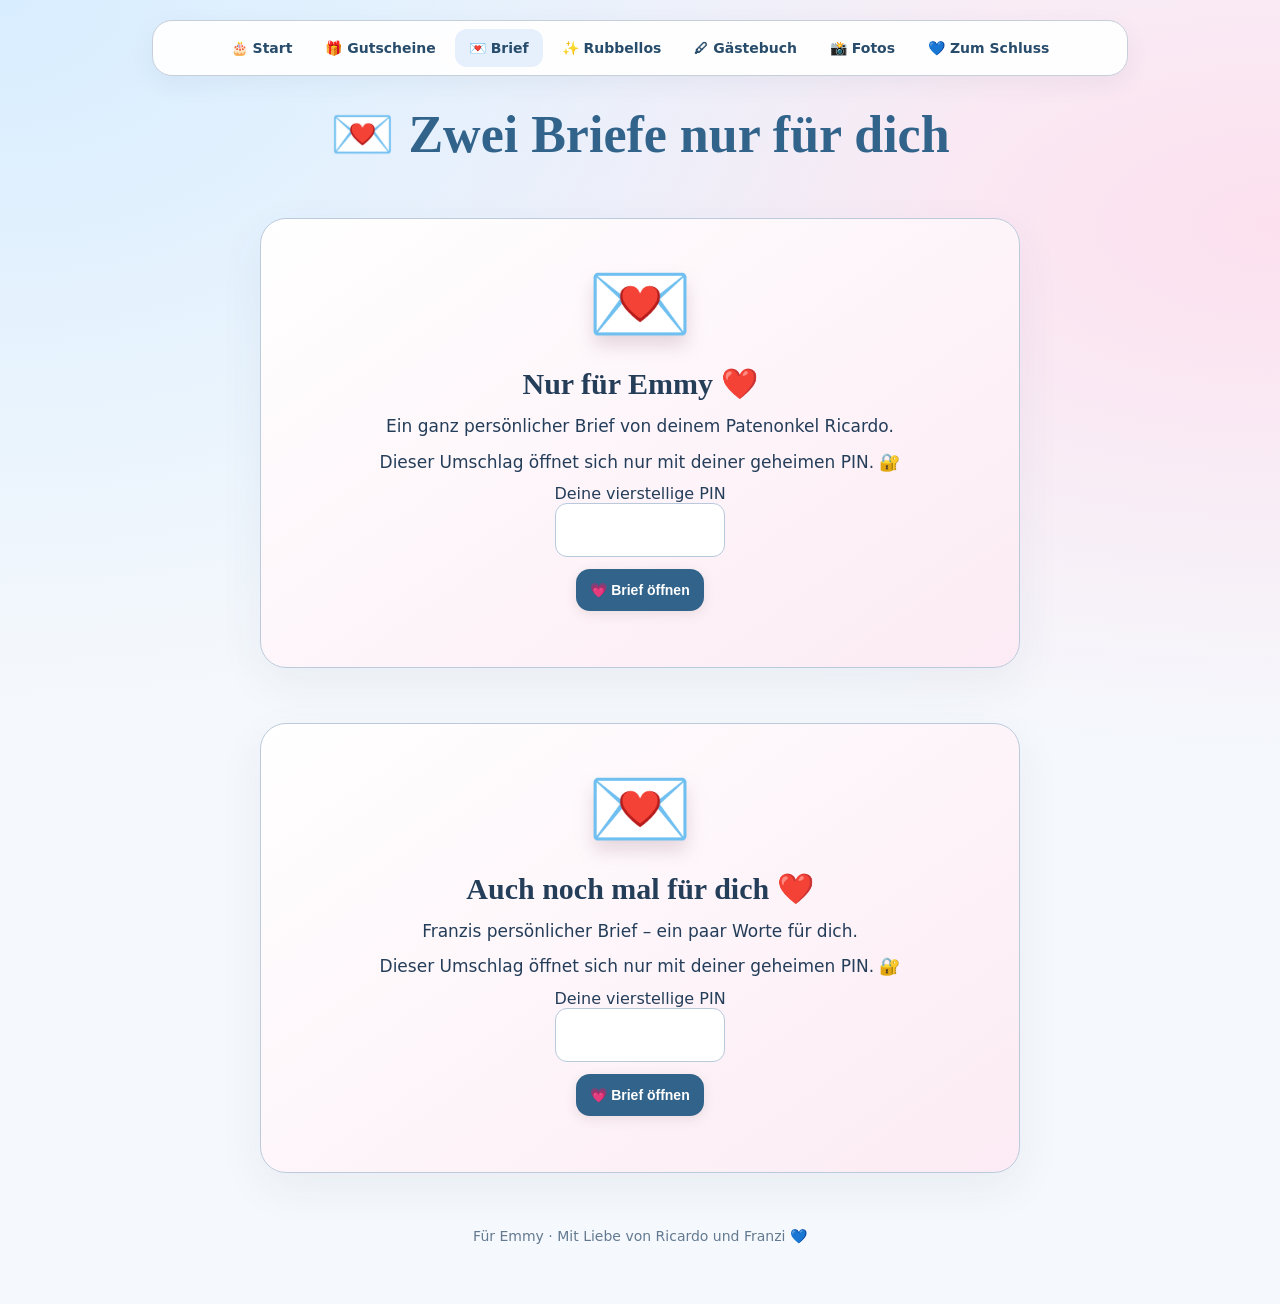
==== brief.html @ 1c36b567 "Namensschreibweise Ricardo mit einem c korrigieren" ====
<!doctype html><html lang="de"><head><meta charset="utf-8"><meta name="viewport" content="width=device-width,initial-scale=1"><title>Persönliche Briefe · Emmy's Sweet Sixteen</title><style>
:root{--ink:#51372f;--rose:#d78e99;--cream:#fff9f1;--gold:#c59a5e}*{box-sizing:border-box}body{margin:0;font-family:system-ui,-apple-system,'Segoe UI',sans-serif;color:var(--ink);background:radial-gradient(circle at 20% 0%,#ffe0e6,transparent 45%),linear-gradient(160deg,#f5d8cb,#fff7e9);min-height:100dvh}.wrap{max-width:560px;margin:auto;padding:18px 16px 36px}.top{text-align:center;font-size:13px;letter-spacing:2px;font-weight:700;color:#986c69;margin:8px 0 12px}.book{background:var(--cream);border:2px solid #e5b6ad;border-radius:26px;box-shadow:0 15px 40px #704b4933;min-height:550px;overflow:hidden;position:relative}.book:before{content:'';position:absolute;left:12px;top:22px;bottom:22px;border-left:3px dotted #d8a5a0;z-index:1}.page{padding:36px 28px 25px 38px;display:flex;flex-direction:column;align-items:center;text-align:center;min-height:550px}.number{font-size:12px;letter-spacing:2px;font-weight:800;color:#b4747c}.art{width:205px;height:205px;margin:18px auto 8px;border-radius:50%;background:linear-gradient(145deg,#f9e0df,#f9eed9);display:grid;place-items:center;position:relative;box-shadow:inset 0 0 0 8px #ffffff99}.art span{font-size:100px;filter:drop-shadow(0 7px 2px #886b6b20)}.art:after{content:'✦  ✧  ✦';position:absolute;bottom:18px;font-size:20px;color:var(--gold)}h1{font-family:Georgia,serif;font-size:35px;line-height:1.1;margin:13px 0}h2{font-family:Georgia,serif;font-size:30px;margin:12px 0}p{line-height:1.55;font-size:17px;margin:9px 0}.pill{border:1px solid #d9b3a2;border-radius:999px;padding:8px 15px;font-size:12px;letter-spacing:1px;font-weight:700;margin-top:auto}.from{font-size:13px;margin-top:20px;color:#a57b76}.buttons{display:flex;gap:9px;margin:15px 0;flex-wrap:wrap}button,a.action{appearance:none;border:0;border-radius:14px;padding:13px 14px;font-size:14px;font-weight:700;cursor:pointer;text-decoration:none;display:inline-flex;align-items:center;justify-content:center;flex:1;background:#fff;color:#684943;box-shadow:0 3px 12px #6a454020}button.primary{background:#86545b;color:#fff}.tip{text-align:center;font-size:13px;line-height:1.5;color:#7b5a58}.dots{text-align:center;font-size:13px;font-weight:700;color:#8c6562;margin:5px}.cover .art span{font-size:95px}.cover h1{font-size:46px}.cover .sub{font-size:18px}.small{font-size:13px;color:#96746e}#toast{position:fixed;bottom:20px;left:50%;transform:translateX(-50%);background:#533b36;color:white;border-radius:30px;padding:10px 18px;display:none;z-index:4;white-space:nowrap}@media(max-width:370px){.page{padding:30px 20px 20px 30px}.art{width:175px;height:175px}.art span{font-size:85px}h2{font-size:27px}}

html{scroll-behavior:smooth}.wrap{max-width:700px}.hero{position:relative;overflow:hidden;min-height:76svh;display:flex;flex-direction:column;justify-content:center;text-align:center;padding:65px 23px 55px;margin:10px 0 32px;border-radius:32px;color:#fff;background:radial-gradient(circle at 80% 15%,#f7a0c8 0,transparent 36%),radial-gradient(circle at 12% 80%,#9e61a4 0,transparent 40%),linear-gradient(140deg,#21142f,#66325f 52%,#ad5076);box-shadow:0 24px 55px #66325f55}.hero:before{content:'✦';position:absolute;left:7%;top:13%;font-size:55px;color:#ffe5a4;transform:rotate(-15deg)}.hero:after{content:'✧';position:absolute;right:7%;bottom:15%;font-size:72px;color:#ffd8f0}.hero .eyebrow{font-size:12px;font-weight:900;letter-spacing:4px;color:#ffe3ae}.hero .big{font-family:Georgia,serif;font-size:clamp(64px,13vw,108px);font-weight:900;line-height:.92;letter-spacing:-5px;margin:22px 0 10px;text-shadow:0 8px 0 #301c4244}.hero .big em{font-style:normal;color:#ffe4a5}.hero .statement{font-size:clamp(20px,5vw,29px);font-weight:800;line-height:1.3;margin:15px auto;max-width:540px}.hero .detail{font-size:16px;color:#ffeaf4;max-width:480px;margin:10px auto 25px}.hero .cta{display:inline-block;align-self:center;text-decoration:none;background:#ffe7a9;color:#3b2442;padding:18px 26px;border-radius:99px;font-size:17px;font-weight:900;box-shadow:0 9px 0 #2b193b77;transition:transform .2s}.hero .cta:hover{transform:translateY(-3px)}.hero .hint{margin-top:25px;font-size:12px;letter-spacing:2px;color:#f9d8eb}.intro-label{text-align:center;font-weight:900;letter-spacing:2px;font-size:12px;margin:0 0 16px;color:#8b5067}@media(prefers-reduced-motion:reduce){html{scroll-behavior:auto}}.birthday-hero{background:radial-gradient(circle at 80% 15%,#f6b9d4,transparent 35%),radial-gradient(circle at 15% 85%,#a976bd,transparent 40%),linear-gradient(150deg,#452449,#9b568d 60%,#d18eae);min-height:80svh}.birthday-title{font-family:Georgia,serif;font-size:clamp(44px,9vw,78px);line-height:1.06;margin:20px 0 0;letter-spacing:-2px;color:#fff;text-shadow:0 4px 18px #43233e55}.birthday-title em{font-weight:normal;color:#ffe9ac;font-style:italic}.cake-scene{height:285px;position:relative;width:min(100%,370px);margin:8px auto 0;display:grid;place-items:end center;filter:drop-shadow(0 18px 15px #321c3840)}.cake{position:relative;width:250px;height:235px;animation:cakeFloat 3.4s ease-in-out infinite}.cake-layer{position:absolute;left:20px;width:210px;border-radius:16px 16px 24px 24px;background:linear-gradient(90deg,#ed9fb9,#ffc9d7 42%,#ee8cae);border-bottom:12px solid #b8618d;box-shadow:inset -12px 0 #c9749d55}.cake-layer.lower{height:84px;bottom:20px}.cake-layer.upper{width:180px;left:35px;height:69px;bottom:95px;background:linear-gradient(90deg,#ffced8,#ffe2e8,#f2a8c1)}.cake-top{position:absolute;bottom:151px;left:35px;width:180px;height:30px;background:#fff4ed;border-radius:50%;z-index:2;box-shadow:0 6px #fbe1e4}.cake-plate{position:absolute;bottom:10px;left:0;width:250px;height:22px;border-radius:50%;background:#ffe6aa;box-shadow:0 8px #d5a66f}.candles{position:absolute;bottom:173px;left:68px;width:115px;display:flex;justify-content:space-between;z-index:3}.candles i{display:block;width:10px;height:42px;border-radius:3px;background:repeating-linear-gradient(135deg,#fff 0 7px,#b47bb6 7px 13px);position:relative}.candles i:before{content:'';position:absolute;bottom:45px;left:1px;width:9px;height:16px;background:#ffe07c;border-radius:80% 0 80% 80%;transform:rotate(-45deg);box-shadow:0 0 14px #ffdc79;animation:flame .8s ease-in-out infinite alternate}.candles i:nth-child(even):before{animation-delay:.35s}.sparkle{position:absolute;color:#ffe8a6;font-size:40px;animation:twinkle 2s ease-in-out infinite alternate}.s1{top:25px;left:12%}.s2{top:72px;right:9%;animation-delay:.5s}.s3{bottom:65px;left:5%;animation-delay:1s}@keyframes cakeFloat{50%{transform:translateY(-8px)}}@keyframes flame{to{transform:rotate(-32deg) scale(.85);opacity:.8}}@keyframes twinkle{to{transform:scale(1.35) rotate(20deg);opacity:.45}}@media(prefers-reduced-motion:reduce){.cake,.candles i:before,.sparkle{animation:none}}#confetti-layer{position:fixed;inset:0;pointer-events:none;z-index:999;overflow:hidden}.confetti-piece{position:absolute;top:-20px;width:9px;height:15px;opacity:0;animation:confetti-fall var(--dur) linear forwards;left:var(--x);background:var(--color);transform:rotate(var(--rot));border-radius:2px}@keyframes confetti-fall{0%{transform:translate3d(0,-30px,0) rotate(0);opacity:1}90%{opacity:1}100%{transform:translate3d(var(--drift),110vh,0) rotate(850deg);opacity:0}}.scratch-section{margin:34px 0;background:linear-gradient(145deg,#fff9ee,#ffe5ed);border:2px solid #dfb4c5;border-radius:27px;padding:24px;text-align:center;box-shadow:0 15px 32px #704b4920}.scratch-section h2{font-size:30px}.scratch-ticket{position:relative;width:min(100%,340px);height:185px;margin:20px auto;border:5px solid #f5d8a5;border-radius:18px;overflow:hidden;background:radial-gradient(circle,#fff4d7,#ffcddc);box-shadow:0 8px 20px #6c4b4a33}.scratch-reveal{position:absolute;inset:0;display:flex;align-items:center;justify-content:center;flex-direction:column;padding:17px}.scratch-reveal strong{font-family:Georgia,serif;font-size:24px;color:#80476b}.scratch-reveal span{font-size:15px;margin-top:8px;line-height:1.45}.scratch-ticket canvas{position:absolute;inset:0;width:100%;height:100%;touch-action:none;cursor:crosshair}.scratch-hint{font-size:13px;color:#896572}.scratch-section button{background:#86545b;color:white;flex:none}.private-letter{margin:32px 0;padding:28px 20px;text-align:center;border:2px solid #d9b5c6;border-radius:25px;background:linear-gradient(145deg,#fffaf3,#f9e4ed)}.envelope{font-size:85px;display:block;filter:drop-shadow(0 10px 9px #81536a33);transition:transform .5s}.private-letter.open .envelope{transform:translateY(-8px) rotate(-8deg)}.private-letter input{max-width:170px;width:100%;padding:12px;border:1px solid #bc91aa;border-radius:12px;text-align:center;font-size:24px;letter-spacing:9px;background:white}.private-letter button{background:#86545b;color:white;margin:12px}.letter-paper{background:#fffefa;padding:28px 20px;border-radius:14px;box-shadow:0 8px 20px #6c4b4a24;text-align:left;white-space:pre-wrap;line-height:1.75;font-family:Georgia,serif;margin-top:20px;animation:letter-rise .6s ease-out}@keyframes letter-rise{from{opacity:0;transform:translateY(25px)}to{opacity:1;transform:translateY(0)}}</style><style>
:root{--ink:#243d59;--rose:#da75a7;--cream:#fbfdff;--gold:#9daec0;--blue:#32648b;--silver:#c6ced9}
body{color:var(--ink);background:radial-gradient(ellipse at 0 0,#d8edff,transparent 55%),radial-gradient(ellipse at 100% 25%,#fce0ee,transparent 55%),#f5f8fc;background-attachment:fixed}
.wrap{max-width:1020px;padding:20px 22px 60px}
nav.site-nav{position:sticky;top:10px;z-index:20;display:flex;justify-content:center;gap:5px;flex-wrap:wrap;margin:0 0 22px!important;padding:8px;background:#ffffffed;backdrop-filter:blur(14px);border:1px solid #c6ced9;border-radius:20px;box-shadow:0 8px 25px #304c6810}
nav.site-nav a{padding:11px 14px!important;background:transparent!important;color:#284c6b!important;border-radius:12px;text-decoration:none;font-size:14px;font-weight:700}
nav.site-nav a:hover,nav.site-nav a.active{background:#e5f0fc!important}
.hero.birthday-hero{min-height:710px;margin:0 0 35px;border:1px solid #c4cfdd;border-radius:32px;background:radial-gradient(circle at 80% 10%,#f7cde3,transparent 43%),radial-gradient(circle at 10% 80%,#b2d7f5,transparent 45%),linear-gradient(145deg,#edf7ff,#f9f2fa);color:#243d59;box-shadow:0 20px 60px #304c6815}
.birthday-title{color:#264e70;text-shadow:none;font-size:clamp(48px,9vw,90px)}.birthday-title em{color:#a34577}
.hero .eyebrow,.hero .hint{color:#566b85}.hero .detail{color:#52677b}.hero:before,.hero:after,.sparkle{color:#8b9db4}
.hero .cta{background:#32648b;color:white;box-shadow:0 6px 0 #214563}
.cake-plate{background:linear-gradient(90deg,#9aa9bb,#f5f7fa,#a3b0c2);box-shadow:0 8px #8595ab}.cake-layer{border-bottom-color:#a56e94}.candles i{background:repeating-linear-gradient(135deg,#fff 0 7px,#80b9e7 7px 13px)}
.discover{display:grid;grid-template-columns:repeat(4,1fr);gap:12px;margin:0 0 55px}.discover a{display:flex;flex-direction:column;gap:10px;padding:23px 14px;background:#ffffffdd;border:1px solid #c8d3e0;border-radius:20px;color:#264e70;text-decoration:none;text-align:center;font-weight:750;transition:transform .2s}.discover a:hover{transform:translateY(-4px)}.discover span{font-size:30px}.discover small{font-weight:400;font-size:13px;color:#60748b}
#gutscheinbuch{padding-top:18px;scroll-margin-top:100px;color:#385d7c}
.book,.dots,.buttons,.tip,.top{max-width:570px;margin-left:auto;margin-right:auto}.book{border:1px solid #b8cadd;box-shadow:0 18px 45px #304c6818;background:#fbfdff}.book:before{border-color:#b8cadd}.art{background:linear-gradient(145deg,#dceefe,#fbe1ef)}.number,.from,.small,.tip,.dots,.top,.intro-label{color:#5a718a}.pill{border-color:#b8c7d8}.buttons button{color:#284c6b;border:1px solid #c6ced9}.buttons button.primary{background:#32648b;color:#fff}
.scratch-section,.private-letter,#gaestebuch{max-width:760px;margin:55px auto!important;padding:35px 25px!important;background:linear-gradient(145deg,#fff,#edf5ff)!important;border:1px solid #bccbdc!important;border-radius:26px!important;box-shadow:0 15px 45px #304c6810;scroll-margin-top:100px}
.private-letter{background:linear-gradient(145deg,#fff,#fcebf4)!important}.scratch-ticket{border-color:#b8c5d7;background:linear-gradient(140deg,#e1f2ff,#ffe4f1)}.scratch-reveal strong{color:#873e69}.scratch-hint{color:#5b6d83}
button:not(#prev):not(#copy):not(#share),#memorybook-link{background-color:#32648b!important;color:white!important}button:disabled{opacity:.45;cursor:default}input,textarea{font:inherit;border-color:#b8c9dc!important;color:#243d59}a:focus-visible,button:focus-visible,input:focus-visible,textarea:focus-visible{outline:3px solid #d578a9;outline-offset:4px}.letter-paper{background:#fffdfd}
.page-footer{text-align:center;margin:55px auto 0;color:#637a91;font-size:14px}
main:not(.book){background:#fbfdff;border-color:#bccbdc;box-shadow:0 15px 40px #304c6818}.note{background:#e8f1fb;color:#425f7a}.button{background:#32648b}.paper{background:#fff;box-shadow:0 15px 40px #304c6818}.cover{border-color:#bdcadd}.cover h1,.entry h2{color:#32648b}.cover h1 em{color:#a34577}.entry{border-color:#d0dbe6}.eyebrow,.entry small,.footer{color:#60748b}.toolbar button,.toolbar a{background:#32648b}
@media(max-width:600px){.wrap{padding:12px 14px 40px}.hero.birthday-hero{min-height:650px;padding:42px 16px}.discover{grid-template-columns:repeat(2,1fr);gap:10px;margin-bottom:36px}.discover a{padding:20px 10px}nav.site-nav{top:5px}nav.site-nav a{font-size:12px;padding:9px 10px!important}.scratch-section,.private-letter,#gaestebuch{padding:26px 16px!important}.scratch-ticket{height:210px}.paper{padding:25px 18px}}
@media(prefers-reduced-motion:reduce){*,*:before,*:after{animation:none!important;scroll-behavior:auto!important}}
@media print{body{background:#fff}.site-nav,.page-footer{display:none}.paper{box-shadow:none}.cover{border-color:#bccbdc}}
</style><style>.subpage-title{text-align:center;font-family:Georgia,serif;color:#32648b;font-size:clamp(32px,6vw,52px);margin:30px auto 10px}.subpage-desc{text-align:center;color:#5b7189;max-width:640px;margin:0 auto 35px}.subpage{min-height:75vh}.discover a{min-height:130px}.page-footer{margin-top:50px}#gutscheinbuch,#ricardos-brief,#rubbellos,#gaestebuch{scroll-margin-top:40px}</style></head><body><div class="wrap"><nav class="site-nav" aria-label="Hauptnavigation"><a href="index.html?site=seiten-16">🎂 Start</a><a href="gutscheine.html?site=seiten-16">🎁 Gutscheine</a><a href="brief.html?site=seiten-16">💌 Brief</a><a href="rubbellos.html?site=seiten-16">✨ Rubbellos</a><a href="gaestebuch.html?site=seiten-16">🖊 Gästebuch</a><a href="fotos.html?site=seiten-16">📸 Fotos</a><a href="zum-schluss.html">💙 Zum Schluss</a></nav><section class="subpage"><h1 class="subpage-title">💌 Zwei Briefe nur für dich</h1><section class="private-letter" id="ricardos-brief"><span class="envelope" aria-hidden="true">💌</span><h2>Nur für Emmy ❤️</h2><p>Ein ganz persönlicher Brief von deinem Patenonkel Ricardo.</p><p>Dieser Umschlag öffnet sich nur mit deiner geheimen PIN. 🔐</p><form id="private-letter-form"><label for="letter-pin">Deine vierstellige PIN</label><div><input id="letter-pin" type="password" inputmode="numeric" pattern="[0-9]{4}" maxlength="4" autocomplete="off" required aria-label="Vierstellige PIN"></div><button type="submit">💗 Brief öffnen</button></form><p id="letter-status" role="status"></p><article id="letter-content" class="letter-paper" hidden></article></section><script>(function(){const form=document.getElementById('private-letter-form'),status=document.getElementById('letter-status'),paper=document.getElementById('letter-content');form.addEventListener('submit',async e=>{e.preventDefault();const btn=form.querySelector('button');btn.disabled=true;status.textContent='Der Umschlag wird geöffnet …';try{const pin=document.getElementById('letter-pin').value;const r=await fetch('https://braywvlvutkofkiycmpl.supabase.co/functions/v1/emmi-private-letter',{method:'POST',headers:{'content-type':'application/json'},body:JSON.stringify({pin})});const d=await r.json();if(!r.ok)throw Error(d.error||'Der Brief konnte nicht geöffnet werden.');paper.textContent=d.letter;paper.hidden=false;form.hidden=true;document.getElementById('ricardos-brief').classList.add('open');status.textContent='Für dich, Emmy. ❤️'}catch(err){status.textContent=err.message}finally{btn.disabled=false}})})();</script><section class="private-letter" id="franzis-brief"><span class="envelope" aria-hidden="true">💌</span><h2>Auch noch mal für dich ❤️</h2><p>Franzis persönlicher Brief – ein paar Worte für dich.</p><p>Dieser Umschlag öffnet sich nur mit deiner geheimen PIN. 🔐</p><form id="franzi-letter-form"><label for="franzi-pin">Deine vierstellige PIN</label><div><input id="franzi-pin" type="password" inputmode="numeric" pattern="[0-9]{4}" maxlength="4" autocomplete="off" required aria-label="Vierstellige PIN"></div><button type="submit">💗 Brief öffnen</button></form><p id="franzi-status" role="status"></p><article id="franzi-content" class="letter-paper" hidden></article></section><script>(function(){const form=document.getElementById('franzi-letter-form'),status=document.getElementById('franzi-status'),paper=document.getElementById('franzi-content');form.addEventListener('submit',async e=>{e.preventDefault();const btn=form.querySelector('button');btn.disabled=true;status.textContent='Der Umschlag wird geöffnet …';try{const pin=document.getElementById('franzi-pin').value;const r=await fetch('https://braywvlvutkofkiycmpl.supabase.co/functions/v1/emmi-private-letter',{method:'POST',headers:{'content-type':'application/json'},body:JSON.stringify({pin,author:"franzi"})});const d=await r.json();if(!r.ok)throw Error(d.error||'Der Brief konnte nicht geöffnet werden.');paper.textContent=d.letter;paper.hidden=false;form.hidden=true;document.getElementById('franzis-brief').classList.add('open');status.textContent='Für dich, Emmy. ❤️'}catch(err){status.textContent=err.message}finally{btn.disabled=false}})})();</script></section><footer class="page-footer">Für Emmy · Mit Liebe von Ricardo und Franzi 💙</footer></div><script>(function(){const t=new URLSearchParams(location.search).get('guest')||sessionStorage.getItem('emmi_guest');if(t){sessionStorage.setItem('emmi_guest',t);document.querySelectorAll('a[href]').forEach(a=>{const h=a.getAttribute('href');if(!h||h.startsWith('#'))return;const u=new URL(h,location.href);if(u.origin===location.origin&&u.pathname.endsWith('.html')){u.searchParams.set('guest',t);a.href=u.href}})}})();</script><script>document.querySelectorAll('a[href]').forEach(a=>{const u=new URL(a.href,location.href);if(u.origin===location.origin&&u.pathname.endsWith('.html')){u.searchParams.set('site','seiten-16');a.href=u.href}});</script><script>(()=>{const t=new URLSearchParams(location.search).get('guest')||sessionStorage.getItem('emmi_guest');if(t)sessionStorage.setItem('emmi_guest',t);document.querySelectorAll('a[href]').forEach(a=>{const u=new URL(a.href,location.href);if(u.origin===location.origin&&u.pathname.endsWith('.html')){if(t)u.searchParams.set('guest',t);u.searchParams.set('site','geburtstag-17');a.href=u.href;if(u.pathname===location.pathname){a.setAttribute('aria-current','page');a.classList.add('active')}}});})()</script></body></html>
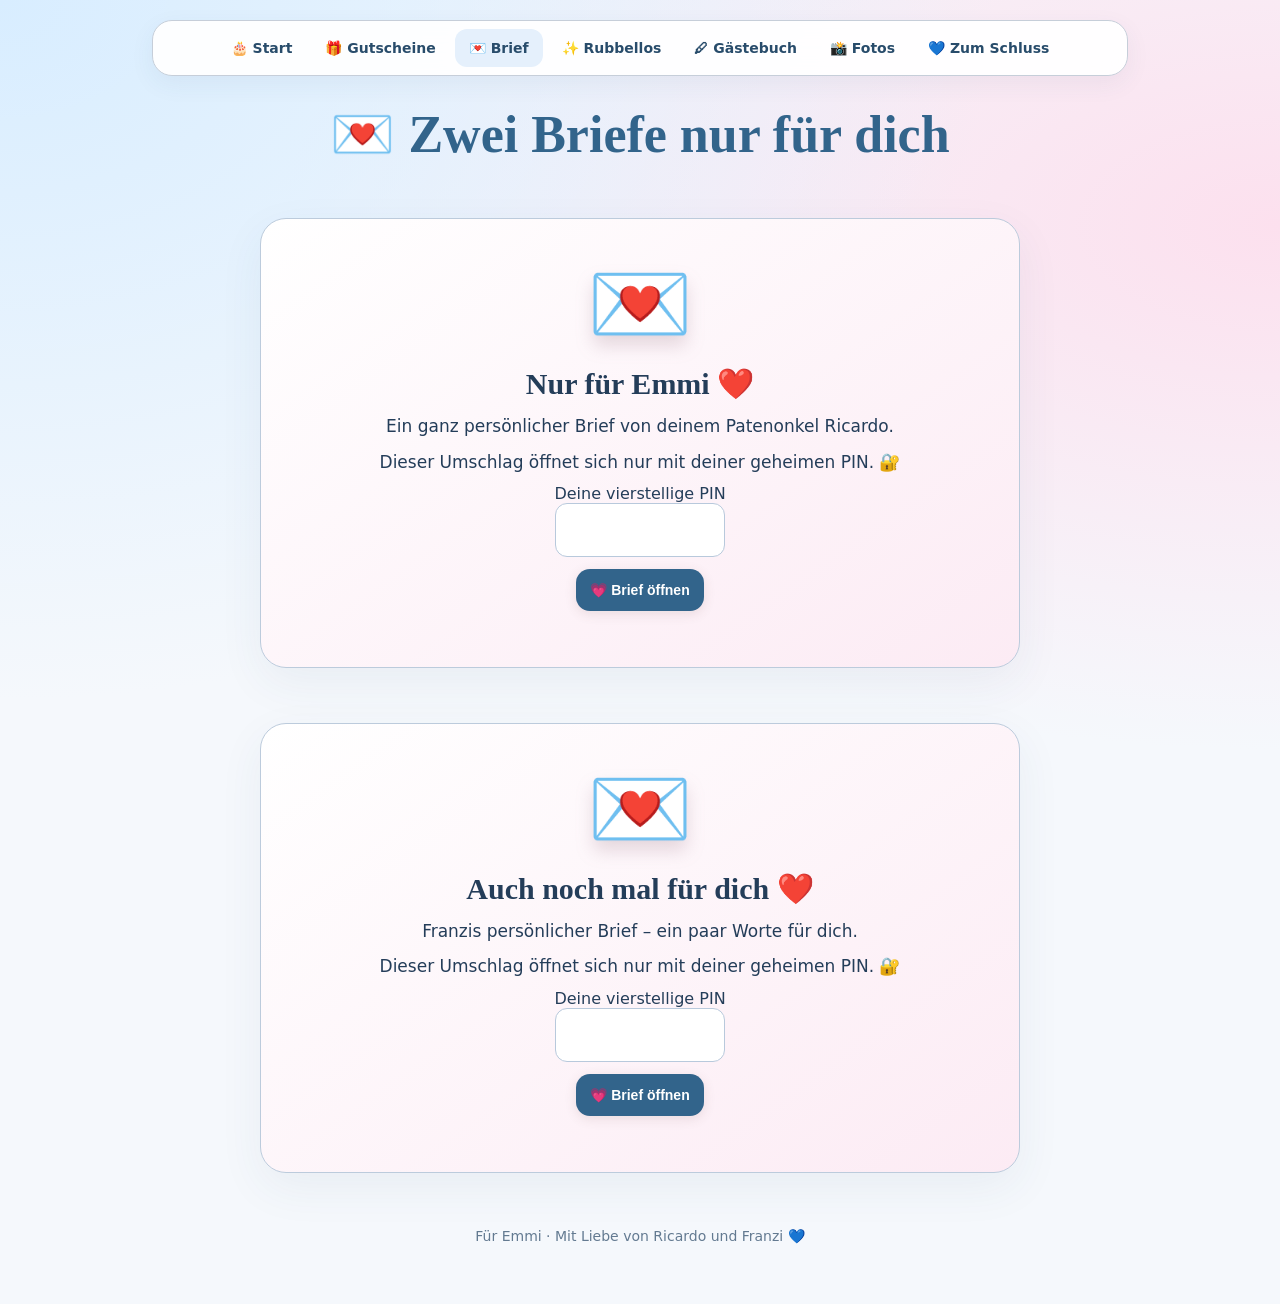
==== commit dfb07752: "Namen auf Emmi mit i korrigieren" ====
--- a/brief.html
+++ b/brief.html
@@ -1,4 +1,4 @@
-<!doctype html><html lang="de"><head><meta charset="utf-8"><meta name="viewport" content="width=device-width,initial-scale=1"><title>Persönliche Briefe · Emmy's Sweet Sixteen</title><style>
+<!doctype html><html lang="de"><head><meta charset="utf-8"><meta name="viewport" content="width=device-width,initial-scale=1"><title>Persönliche Briefe · Emmi's Sweet Fifteen</title><style>
 :root{--ink:#51372f;--rose:#d78e99;--cream:#fff9f1;--gold:#c59a5e}*{box-sizing:border-box}body{margin:0;font-family:system-ui,-apple-system,'Segoe UI',sans-serif;color:var(--ink);background:radial-gradient(circle at 20% 0%,#ffe0e6,transparent 45%),linear-gradient(160deg,#f5d8cb,#fff7e9);min-height:100dvh}.wrap{max-width:560px;margin:auto;padding:18px 16px 36px}.top{text-align:center;font-size:13px;letter-spacing:2px;font-weight:700;color:#986c69;margin:8px 0 12px}.book{background:var(--cream);border:2px solid #e5b6ad;border-radius:26px;box-shadow:0 15px 40px #704b4933;min-height:550px;overflow:hidden;position:relative}.book:before{content:'';position:absolute;left:12px;top:22px;bottom:22px;border-left:3px dotted #d8a5a0;z-index:1}.page{padding:36px 28px 25px 38px;display:flex;flex-direction:column;align-items:center;text-align:center;min-height:550px}.number{font-size:12px;letter-spacing:2px;font-weight:800;color:#b4747c}.art{width:205px;height:205px;margin:18px auto 8px;border-radius:50%;background:linear-gradient(145deg,#f9e0df,#f9eed9);display:grid;place-items:center;position:relative;box-shadow:inset 0 0 0 8px #ffffff99}.art span{font-size:100px;filter:drop-shadow(0 7px 2px #886b6b20)}.art:after{content:'✦  ✧  ✦';position:absolute;bottom:18px;font-size:20px;color:var(--gold)}h1{font-family:Georgia,serif;font-size:35px;line-height:1.1;margin:13px 0}h2{font-family:Georgia,serif;font-size:30px;margin:12px 0}p{line-height:1.55;font-size:17px;margin:9px 0}.pill{border:1px solid #d9b3a2;border-radius:999px;padding:8px 15px;font-size:12px;letter-spacing:1px;font-weight:700;margin-top:auto}.from{font-size:13px;margin-top:20px;color:#a57b76}.buttons{display:flex;gap:9px;margin:15px 0;flex-wrap:wrap}button,a.action{appearance:none;border:0;border-radius:14px;padding:13px 14px;font-size:14px;font-weight:700;cursor:pointer;text-decoration:none;display:inline-flex;align-items:center;justify-content:center;flex:1;background:#fff;color:#684943;box-shadow:0 3px 12px #6a454020}button.primary{background:#86545b;color:#fff}.tip{text-align:center;font-size:13px;line-height:1.5;color:#7b5a58}.dots{text-align:center;font-size:13px;font-weight:700;color:#8c6562;margin:5px}.cover .art span{font-size:95px}.cover h1{font-size:46px}.cover .sub{font-size:18px}.small{font-size:13px;color:#96746e}#toast{position:fixed;bottom:20px;left:50%;transform:translateX(-50%);background:#533b36;color:white;border-radius:30px;padding:10px 18px;display:none;z-index:4;white-space:nowrap}@media(max-width:370px){.page{padding:30px 20px 20px 30px}.art{width:175px;height:175px}.art span{font-size:85px}h2{font-size:27px}}
 
 html{scroll-behavior:smooth}.wrap{max-width:700px}.hero{position:relative;overflow:hidden;min-height:76svh;display:flex;flex-direction:column;justify-content:center;text-align:center;padding:65px 23px 55px;margin:10px 0 32px;border-radius:32px;color:#fff;background:radial-gradient(circle at 80% 15%,#f7a0c8 0,transparent 36%),radial-gradient(circle at 12% 80%,#9e61a4 0,transparent 40%),linear-gradient(140deg,#21142f,#66325f 52%,#ad5076);box-shadow:0 24px 55px #66325f55}.hero:before{content:'✦';position:absolute;left:7%;top:13%;font-size:55px;color:#ffe5a4;transform:rotate(-15deg)}.hero:after{content:'✧';position:absolute;right:7%;bottom:15%;font-size:72px;color:#ffd8f0}.hero .eyebrow{font-size:12px;font-weight:900;letter-spacing:4px;color:#ffe3ae}.hero .big{font-family:Georgia,serif;font-size:clamp(64px,13vw,108px);font-weight:900;line-height:.92;letter-spacing:-5px;margin:22px 0 10px;text-shadow:0 8px 0 #301c4244}.hero .big em{font-style:normal;color:#ffe4a5}.hero .statement{font-size:clamp(20px,5vw,29px);font-weight:800;line-height:1.3;margin:15px auto;max-width:540px}.hero .detail{font-size:16px;color:#ffeaf4;max-width:480px;margin:10px auto 25px}.hero .cta{display:inline-block;align-self:center;text-decoration:none;background:#ffe7a9;color:#3b2442;padding:18px 26px;border-radius:99px;font-size:17px;font-weight:900;box-shadow:0 9px 0 #2b193b77;transition:transform .2s}.hero .cta:hover{transform:translateY(-3px)}.hero .hint{margin-top:25px;font-size:12px;letter-spacing:2px;color:#f9d8eb}.intro-label{text-align:center;font-weight:900;letter-spacing:2px;font-size:12px;margin:0 0 16px;color:#8b5067}@media(prefers-reduced-motion:reduce){html{scroll-behavior:auto}}.birthday-hero{background:radial-gradient(circle at 80% 15%,#f6b9d4,transparent 35%),radial-gradient(circle at 15% 85%,#a976bd,transparent 40%),linear-gradient(150deg,#452449,#9b568d 60%,#d18eae);min-height:80svh}.birthday-title{font-family:Georgia,serif;font-size:clamp(44px,9vw,78px);line-height:1.06;margin:20px 0 0;letter-spacing:-2px;color:#fff;text-shadow:0 4px 18px #43233e55}.birthday-title em{font-weight:normal;color:#ffe9ac;font-style:italic}.cake-scene{height:285px;position:relative;width:min(100%,370px);margin:8px auto 0;display:grid;place-items:end center;filter:drop-shadow(0 18px 15px #321c3840)}.cake{position:relative;width:250px;height:235px;animation:cakeFloat 3.4s ease-in-out infinite}.cake-layer{position:absolute;left:20px;width:210px;border-radius:16px 16px 24px 24px;background:linear-gradient(90deg,#ed9fb9,#ffc9d7 42%,#ee8cae);border-bottom:12px solid #b8618d;box-shadow:inset -12px 0 #c9749d55}.cake-layer.lower{height:84px;bottom:20px}.cake-layer.upper{width:180px;left:35px;height:69px;bottom:95px;background:linear-gradient(90deg,#ffced8,#ffe2e8,#f2a8c1)}.cake-top{position:absolute;bottom:151px;left:35px;width:180px;height:30px;background:#fff4ed;border-radius:50%;z-index:2;box-shadow:0 6px #fbe1e4}.cake-plate{position:absolute;bottom:10px;left:0;width:250px;height:22px;border-radius:50%;background:#ffe6aa;box-shadow:0 8px #d5a66f}.candles{position:absolute;bottom:173px;left:68px;width:115px;display:flex;justify-content:space-between;z-index:3}.candles i{display:block;width:10px;height:42px;border-radius:3px;background:repeating-linear-gradient(135deg,#fff 0 7px,#b47bb6 7px 13px);position:relative}.candles i:before{content:'';position:absolute;bottom:45px;left:1px;width:9px;height:16px;background:#ffe07c;border-radius:80% 0 80% 80%;transform:rotate(-45deg);box-shadow:0 0 14px #ffdc79;animation:flame .8s ease-in-out infinite alternate}.candles i:nth-child(even):before{animation-delay:.35s}.sparkle{position:absolute;color:#ffe8a6;font-size:40px;animation:twinkle 2s ease-in-out infinite alternate}.s1{top:25px;left:12%}.s2{top:72px;right:9%;animation-delay:.5s}.s3{bottom:65px;left:5%;animation-delay:1s}@keyframes cakeFloat{50%{transform:translateY(-8px)}}@keyframes flame{to{transform:rotate(-32deg) scale(.85);opacity:.8}}@keyframes twinkle{to{transform:scale(1.35) rotate(20deg);opacity:.45}}@media(prefers-reduced-motion:reduce){.cake,.candles i:before,.sparkle{animation:none}}#confetti-layer{position:fixed;inset:0;pointer-events:none;z-index:999;overflow:hidden}.confetti-piece{position:absolute;top:-20px;width:9px;height:15px;opacity:0;animation:confetti-fall var(--dur) linear forwards;left:var(--x);background:var(--color);transform:rotate(var(--rot));border-radius:2px}@keyframes confetti-fall{0%{transform:translate3d(0,-30px,0) rotate(0);opacity:1}90%{opacity:1}100%{transform:translate3d(var(--drift),110vh,0) rotate(850deg);opacity:0}}.scratch-section{margin:34px 0;background:linear-gradient(145deg,#fff9ee,#ffe5ed);border:2px solid #dfb4c5;border-radius:27px;padding:24px;text-align:center;box-shadow:0 15px 32px #704b4920}.scratch-section h2{font-size:30px}.scratch-ticket{position:relative;width:min(100%,340px);height:185px;margin:20px auto;border:5px solid #f5d8a5;border-radius:18px;overflow:hidden;background:radial-gradient(circle,#fff4d7,#ffcddc);box-shadow:0 8px 20px #6c4b4a33}.scratch-reveal{position:absolute;inset:0;display:flex;align-items:center;justify-content:center;flex-direction:column;padding:17px}.scratch-reveal strong{font-family:Georgia,serif;font-size:24px;color:#80476b}.scratch-reveal span{font-size:15px;margin-top:8px;line-height:1.45}.scratch-ticket canvas{position:absolute;inset:0;width:100%;height:100%;touch-action:none;cursor:crosshair}.scratch-hint{font-size:13px;color:#896572}.scratch-section button{background:#86545b;color:white;flex:none}.private-letter{margin:32px 0;padding:28px 20px;text-align:center;border:2px solid #d9b5c6;border-radius:25px;background:linear-gradient(145deg,#fffaf3,#f9e4ed)}.envelope{font-size:85px;display:block;filter:drop-shadow(0 10px 9px #81536a33);transition:transform .5s}.private-letter.open .envelope{transform:translateY(-8px) rotate(-8deg)}.private-letter input{max-width:170px;width:100%;padding:12px;border:1px solid #bc91aa;border-radius:12px;text-align:center;font-size:24px;letter-spacing:9px;background:white}.private-letter button{background:#86545b;color:white;margin:12px}.letter-paper{background:#fffefa;padding:28px 20px;border-radius:14px;box-shadow:0 8px 20px #6c4b4a24;text-align:left;white-space:pre-wrap;line-height:1.75;font-family:Georgia,serif;margin-top:20px;animation:letter-rise .6s ease-out}@keyframes letter-rise{from{opacity:0;transform:translateY(25px)}to{opacity:1;transform:translateY(0)}}</style><style>
@@ -24,4 +24,4 @@
 @media(max-width:600px){.wrap{padding:12px 14px 40px}.hero.birthday-hero{min-height:650px;padding:42px 16px}.discover{grid-template-columns:repeat(2,1fr);gap:10px;margin-bottom:36px}.discover a{padding:20px 10px}nav.site-nav{top:5px}nav.site-nav a{font-size:12px;padding:9px 10px!important}.scratch-section,.private-letter,#gaestebuch{padding:26px 16px!important}.scratch-ticket{height:210px}.paper{padding:25px 18px}}
 @media(prefers-reduced-motion:reduce){*,*:before,*:after{animation:none!important;scroll-behavior:auto!important}}
 @media print{body{background:#fff}.site-nav,.page-footer{display:none}.paper{box-shadow:none}.cover{border-color:#bccbdc}}
-</style><style>.subpage-title{text-align:center;font-family:Georgia,serif;color:#32648b;font-size:clamp(32px,6vw,52px);margin:30px auto 10px}.subpage-desc{text-align:center;color:#5b7189;max-width:640px;margin:0 auto 35px}.subpage{min-height:75vh}.discover a{min-height:130px}.page-footer{margin-top:50px}#gutscheinbuch,#ricardos-brief,#rubbellos,#gaestebuch{scroll-margin-top:40px}</style></head><body><div class="wrap"><nav class="site-nav" aria-label="Hauptnavigation"><a href="index.html?site=seiten-16">🎂 Start</a><a href="gutscheine.html?site=seiten-16">🎁 Gutscheine</a><a href="brief.html?site=seiten-16">💌 Brief</a><a href="rubbellos.html?site=seiten-16">✨ Rubbellos</a><a href="gaestebuch.html?site=seiten-16">🖊 Gästebuch</a><a href="fotos.html?site=seiten-16">📸 Fotos</a><a href="zum-schluss.html">💙 Zum Schluss</a></nav><section class="subpage"><h1 class="subpage-title">💌 Zwei Briefe nur für dich</h1><section class="private-letter" id="ricardos-brief"><span class="envelope" aria-hidden="true">💌</span><h2>Nur für Emmy ❤️</h2><p>Ein ganz persönlicher Brief von deinem Patenonkel Ricardo.</p><p>Dieser Umschlag öffnet sich nur mit deiner geheimen PIN. 🔐</p><form id="private-letter-form"><label for="letter-pin">Deine vierstellige PIN</label><div><input id="letter-pin" type="password" inputmode="numeric" pattern="[0-9]{4}" maxlength="4" autocomplete="off" required aria-label="Vierstellige PIN"></div><button type="submit">💗 Brief öffnen</button></form><p id="letter-status" role="status"></p><article id="letter-content" class="letter-paper" hidden></article></section><script>(function(){const form=document.getElementById('private-letter-form'),status=document.getElementById('letter-status'),paper=document.getElementById('letter-content');form.addEventListener('submit',async e=>{e.preventDefault();const btn=form.querySelector('button');btn.disabled=true;status.textContent='Der Umschlag wird geöffnet …';try{const pin=document.getElementById('letter-pin').value;const r=await fetch('https://braywvlvutkofkiycmpl.supabase.co/functions/v1/emmi-private-letter',{method:'POST',headers:{'content-type':'application/json'},body:JSON.stringify({pin})});const d=await r.json();if(!r.ok)throw Error(d.error||'Der Brief konnte nicht geöffnet werden.');paper.textContent=d.letter;paper.hidden=false;form.hidden=true;document.getElementById('ricardos-brief').classList.add('open');status.textContent='Für dich, Emmy. ❤️'}catch(err){status.textContent=err.message}finally{btn.disabled=false}})})();</script><section class="private-letter" id="franzis-brief"><span class="envelope" aria-hidden="true">💌</span><h2>Auch noch mal für dich ❤️</h2><p>Franzis persönlicher Brief – ein paar Worte für dich.</p><p>Dieser Umschlag öffnet sich nur mit deiner geheimen PIN. 🔐</p><form id="franzi-letter-form"><label for="franzi-pin">Deine vierstellige PIN</label><div><input id="franzi-pin" type="password" inputmode="numeric" pattern="[0-9]{4}" maxlength="4" autocomplete="off" required aria-label="Vierstellige PIN"></div><button type="submit">💗 Brief öffnen</button></form><p id="franzi-status" role="status"></p><article id="franzi-content" class="letter-paper" hidden></article></section><script>(function(){const form=document.getElementById('franzi-letter-form'),status=document.getElementById('franzi-status'),paper=document.getElementById('franzi-content');form.addEventListener('submit',async e=>{e.preventDefault();const btn=form.querySelector('button');btn.disabled=true;status.textContent='Der Umschlag wird geöffnet …';try{const pin=document.getElementById('franzi-pin').value;const r=await fetch('https://braywvlvutkofkiycmpl.supabase.co/functions/v1/emmi-private-letter',{method:'POST',headers:{'content-type':'application/json'},body:JSON.stringify({pin,author:"franzi"})});const d=await r.json();if(!r.ok)throw Error(d.error||'Der Brief konnte nicht geöffnet werden.');paper.textContent=d.letter;paper.hidden=false;form.hidden=true;document.getElementById('franzis-brief').classList.add('open');status.textContent='Für dich, Emmy. ❤️'}catch(err){status.textContent=err.message}finally{btn.disabled=false}})})();</script></section><footer class="page-footer">Für Emmy · Mit Liebe von Ricardo und Franzi 💙</footer></div><script>(function(){const t=new URLSearchParams(location.search).get('guest')||sessionStorage.getItem('emmi_guest');if(t){sessionStorage.setItem('emmi_guest',t);document.querySelectorAll('a[href]').forEach(a=>{const h=a.getAttribute('href');if(!h||h.startsWith('#'))return;const u=new URL(h,location.href);if(u.origin===location.origin&&u.pathname.endsWith('.html')){u.searchParams.set('guest',t);a.href=u.href}})}})();</script><script>document.querySelectorAll('a[href]').forEach(a=>{const u=new URL(a.href,location.href);if(u.origin===location.origin&&u.pathname.endsWith('.html')){u.searchParams.set('site','seiten-16');a.href=u.href}});</script><script>(()=>{const t=new URLSearchParams(location.search).get('guest')||sessionStorage.getItem('emmi_guest');if(t)sessionStorage.setItem('emmi_guest',t);document.querySelectorAll('a[href]').forEach(a=>{const u=new URL(a.href,location.href);if(u.origin===location.origin&&u.pathname.endsWith('.html')){if(t)u.searchParams.set('guest',t);u.searchParams.set('site','geburtstag-17');a.href=u.href;if(u.pathname===location.pathname){a.setAttribute('aria-current','page');a.classList.add('active')}}});})()</script></body></html>+</style><style>.subpage-title{text-align:center;font-family:Georgia,serif;color:#32648b;font-size:clamp(32px,6vw,52px);margin:30px auto 10px}.subpage-desc{text-align:center;color:#5b7189;max-width:640px;margin:0 auto 35px}.subpage{min-height:75vh}.discover a{min-height:130px}.page-footer{margin-top:50px}#gutscheinbuch,#ricardos-brief,#rubbellos,#gaestebuch{scroll-margin-top:40px}</style></head><body><div class="wrap"><nav class="site-nav" aria-label="Hauptnavigation"><a href="index.html?site=seiten-15">🎂 Start</a><a href="gutscheine.html?site=seiten-15">🎁 Gutscheine</a><a href="brief.html?site=seiten-15">💌 Brief</a><a href="rubbellos.html?site=seiten-15">✨ Rubbellos</a><a href="gaestebuch.html?site=seiten-15">🖊 Gästebuch</a><a href="fotos.html?site=seiten-15">📸 Fotos</a><a href="zum-schluss.html">💙 Zum Schluss</a></nav><section class="subpage"><h1 class="subpage-title">💌 Zwei Briefe nur für dich</h1><section class="private-letter" id="ricardos-brief"><span class="envelope" aria-hidden="true">💌</span><h2>Nur für Emmi ❤️</h2><p>Ein ganz persönlicher Brief von deinem Patenonkel Ricardo.</p><p>Dieser Umschlag öffnet sich nur mit deiner geheimen PIN. 🔐</p><form id="private-letter-form"><label for="letter-pin">Deine vierstellige PIN</label><div><input id="letter-pin" type="password" inputmode="numeric" pattern="[0-9]{4}" maxlength="4" autocomplete="off" required aria-label="Vierstellige PIN"></div><button type="submit">💗 Brief öffnen</button></form><p id="letter-status" role="status"></p><article id="letter-content" class="letter-paper" hidden></article></section><script>(function(){const form=document.getElementById('private-letter-form'),status=document.getElementById('letter-status'),paper=document.getElementById('letter-content');form.addEventListener('submit',async e=>{e.preventDefault();const btn=form.querySelector('button');btn.disabled=true;status.textContent='Der Umschlag wird geöffnet …';try{const pin=document.getElementById('letter-pin').value;const r=await fetch('https://braywvlvutkofkiycmpl.supabase.co/functions/v1/emmi-private-letter',{method:'POST',headers:{'content-type':'application/json'},body:JSON.stringify({pin})});const d=await r.json();if(!r.ok)throw Error(d.error||'Der Brief konnte nicht geöffnet werden.');paper.textContent=d.letter;paper.hidden=false;form.hidden=true;document.getElementById('ricardos-brief').classList.add('open');status.textContent='Für dich, Emmi. ❤️'}catch(err){status.textContent=err.message}finally{btn.disabled=false}})})();</script><section class="private-letter" id="franzis-brief"><span class="envelope" aria-hidden="true">💌</span><h2>Auch noch mal für dich ❤️</h2><p>Franzis persönlicher Brief – ein paar Worte für dich.</p><p>Dieser Umschlag öffnet sich nur mit deiner geheimen PIN. 🔐</p><form id="franzi-letter-form"><label for="franzi-pin">Deine vierstellige PIN</label><div><input id="franzi-pin" type="password" inputmode="numeric" pattern="[0-9]{4}" maxlength="4" autocomplete="off" required aria-label="Vierstellige PIN"></div><button type="submit">💗 Brief öffnen</button></form><p id="franzi-status" role="status"></p><article id="franzi-content" class="letter-paper" hidden></article></section><script>(function(){const form=document.getElementById('franzi-letter-form'),status=document.getElementById('franzi-status'),paper=document.getElementById('franzi-content');form.addEventListener('submit',async e=>{e.preventDefault();const btn=form.querySelector('button');btn.disabled=true;status.textContent='Der Umschlag wird geöffnet …';try{const pin=document.getElementById('franzi-pin').value;const r=await fetch('https://braywvlvutkofkiycmpl.supabase.co/functions/v1/emmi-private-letter',{method:'POST',headers:{'content-type':'application/json'},body:JSON.stringify({pin,author:"franzi"})});const d=await r.json();if(!r.ok)throw Error(d.error||'Der Brief konnte nicht geöffnet werden.');paper.textContent=d.letter;paper.hidden=false;form.hidden=true;document.getElementById('franzis-brief').classList.add('open');status.textContent='Für dich, Emmi. ❤️'}catch(err){status.textContent=err.message}finally{btn.disabled=false}})})();</script></section><footer class="page-footer">Für Emmi · Mit Liebe von Ricardo und Franzi 💙</footer></div><script>(function(){const t=new URLSearchParams(location.search).get('guest')||sessionStorage.getItem('emmi_guest');if(t){sessionStorage.setItem('emmi_guest',t);document.querySelectorAll('a[href]').forEach(a=>{const h=a.getAttribute('href');if(!h||h.startsWith('#'))return;const u=new URL(h,location.href);if(u.origin===location.origin&&u.pathname.endsWith('.html')){u.searchParams.set('guest',t);a.href=u.href}})}})();</script><script>document.querySelectorAll('a[href]').forEach(a=>{const u=new URL(a.href,location.href);if(u.origin===location.origin&&u.pathname.endsWith('.html')){u.searchParams.set('site','seiten-15');a.href=u.href}});</script><script>(()=>{const t=new URLSearchParams(location.search).get('guest')||sessionStorage.getItem('emmi_guest');if(t)sessionStorage.setItem('emmi_guest',t);document.querySelectorAll('a[href]').forEach(a=>{const u=new URL(a.href,location.href);if(u.origin===location.origin&&u.pathname.endsWith('.html')){if(t)u.searchParams.set('guest',t);u.searchParams.set('site','geburtstag-17');a.href=u.href;if(u.pathname===location.pathname){a.setAttribute('aria-current','page');a.classList.add('active')}}});})()</script></body></html>
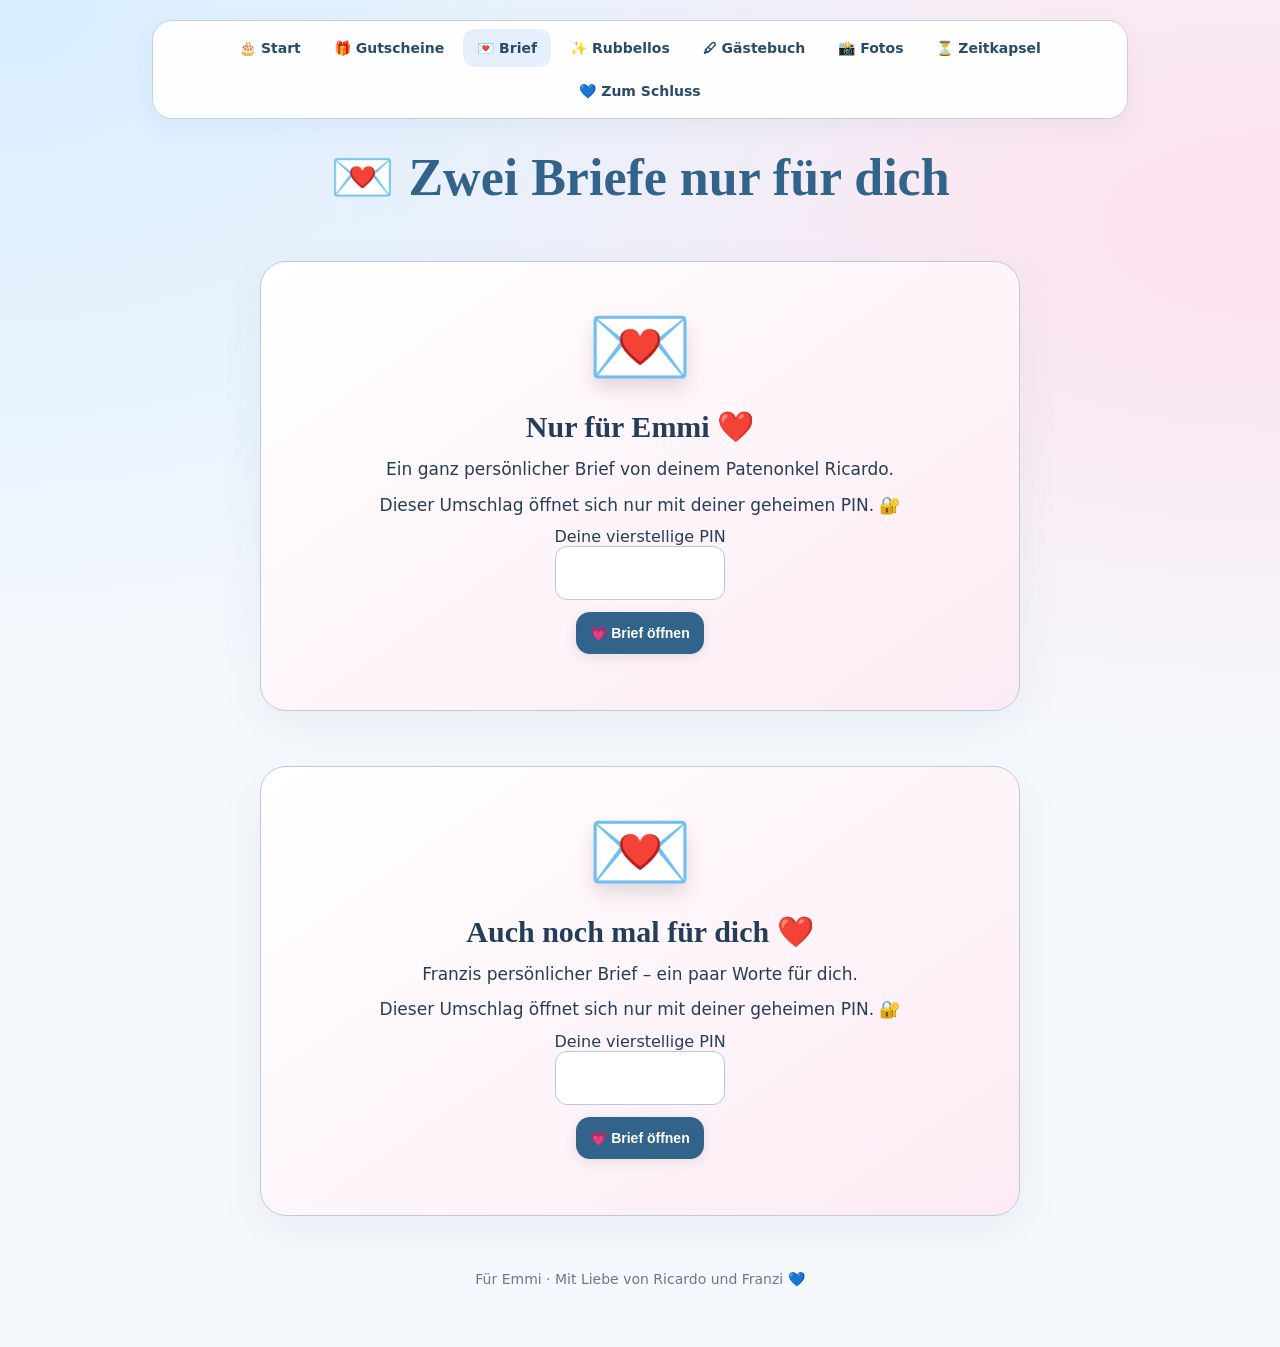
==== commit bb73d801: "Improve Emmi navigation and correct birthday wording" ====
--- a/brief.html
+++ b/brief.html
@@ -24,4 +24,4 @@
 @media(max-width:600px){.wrap{padding:12px 14px 40px}.hero.birthday-hero{min-height:650px;padding:42px 16px}.discover{grid-template-columns:repeat(2,1fr);gap:10px;margin-bottom:36px}.discover a{padding:20px 10px}nav.site-nav{top:5px}nav.site-nav a{font-size:12px;padding:9px 10px!important}.scratch-section,.private-letter,#gaestebuch{padding:26px 16px!important}.scratch-ticket{height:210px}.paper{padding:25px 18px}}
 @media(prefers-reduced-motion:reduce){*,*:before,*:after{animation:none!important;scroll-behavior:auto!important}}
 @media print{body{background:#fff}.site-nav,.page-footer{display:none}.paper{box-shadow:none}.cover{border-color:#bccbdc}}
-</style><style>.subpage-title{text-align:center;font-family:Georgia,serif;color:#32648b;font-size:clamp(32px,6vw,52px);margin:30px auto 10px}.subpage-desc{text-align:center;color:#5b7189;max-width:640px;margin:0 auto 35px}.subpage{min-height:75vh}.discover a{min-height:130px}.page-footer{margin-top:50px}#gutscheinbuch,#ricardos-brief,#rubbellos,#gaestebuch{scroll-margin-top:40px}</style></head><body><div class="wrap"><nav class="site-nav" aria-label="Hauptnavigation"><a href="index.html?site=seiten-15">🎂 Start</a><a href="gutscheine.html?site=seiten-15">🎁 Gutscheine</a><a href="brief.html?site=seiten-15">💌 Brief</a><a href="rubbellos.html?site=seiten-15">✨ Rubbellos</a><a href="gaestebuch.html?site=seiten-15">🖊 Gästebuch</a><a href="fotos.html?site=seiten-15">📸 Fotos</a><a href="zum-schluss.html">💙 Zum Schluss</a></nav><section class="subpage"><h1 class="subpage-title">💌 Zwei Briefe nur für dich</h1><section class="private-letter" id="ricardos-brief"><span class="envelope" aria-hidden="true">💌</span><h2>Nur für Emmi ❤️</h2><p>Ein ganz persönlicher Brief von deinem Patenonkel Ricardo.</p><p>Dieser Umschlag öffnet sich nur mit deiner geheimen PIN. 🔐</p><form id="private-letter-form"><label for="letter-pin">Deine vierstellige PIN</label><div><input id="letter-pin" type="password" inputmode="numeric" pattern="[0-9]{4}" maxlength="4" autocomplete="off" required aria-label="Vierstellige PIN"></div><button type="submit">💗 Brief öffnen</button></form><p id="letter-status" role="status"></p><article id="letter-content" class="letter-paper" hidden></article></section><script>(function(){const form=document.getElementById('private-letter-form'),status=document.getElementById('letter-status'),paper=document.getElementById('letter-content');form.addEventListener('submit',async e=>{e.preventDefault();const btn=form.querySelector('button');btn.disabled=true;status.textContent='Der Umschlag wird geöffnet …';try{const pin=document.getElementById('letter-pin').value;const r=await fetch('https://braywvlvutkofkiycmpl.supabase.co/functions/v1/emmi-private-letter',{method:'POST',headers:{'content-type':'application/json'},body:JSON.stringify({pin})});const d=await r.json();if(!r.ok)throw Error(d.error||'Der Brief konnte nicht geöffnet werden.');paper.textContent=d.letter;paper.hidden=false;form.hidden=true;document.getElementById('ricardos-brief').classList.add('open');status.textContent='Für dich, Emmi. ❤️'}catch(err){status.textContent=err.message}finally{btn.disabled=false}})})();</script><section class="private-letter" id="franzis-brief"><span class="envelope" aria-hidden="true">💌</span><h2>Auch noch mal für dich ❤️</h2><p>Franzis persönlicher Brief – ein paar Worte für dich.</p><p>Dieser Umschlag öffnet sich nur mit deiner geheimen PIN. 🔐</p><form id="franzi-letter-form"><label for="franzi-pin">Deine vierstellige PIN</label><div><input id="franzi-pin" type="password" inputmode="numeric" pattern="[0-9]{4}" maxlength="4" autocomplete="off" required aria-label="Vierstellige PIN"></div><button type="submit">💗 Brief öffnen</button></form><p id="franzi-status" role="status"></p><article id="franzi-content" class="letter-paper" hidden></article></section><script>(function(){const form=document.getElementById('franzi-letter-form'),status=document.getElementById('franzi-status'),paper=document.getElementById('franzi-content');form.addEventListener('submit',async e=>{e.preventDefault();const btn=form.querySelector('button');btn.disabled=true;status.textContent='Der Umschlag wird geöffnet …';try{const pin=document.getElementById('franzi-pin').value;const r=await fetch('https://braywvlvutkofkiycmpl.supabase.co/functions/v1/emmi-private-letter',{method:'POST',headers:{'content-type':'application/json'},body:JSON.stringify({pin,author:"franzi"})});const d=await r.json();if(!r.ok)throw Error(d.error||'Der Brief konnte nicht geöffnet werden.');paper.textContent=d.letter;paper.hidden=false;form.hidden=true;document.getElementById('franzis-brief').classList.add('open');status.textContent='Für dich, Emmi. ❤️'}catch(err){status.textContent=err.message}finally{btn.disabled=false}})})();</script></section><footer class="page-footer">Für Emmi · Mit Liebe von Ricardo und Franzi 💙</footer></div><script>(function(){const t=new URLSearchParams(location.search).get('guest')||sessionStorage.getItem('emmi_guest');if(t){sessionStorage.setItem('emmi_guest',t);document.querySelectorAll('a[href]').forEach(a=>{const h=a.getAttribute('href');if(!h||h.startsWith('#'))return;const u=new URL(h,location.href);if(u.origin===location.origin&&u.pathname.endsWith('.html')){u.searchParams.set('guest',t);a.href=u.href}})}})();</script><script>document.querySelectorAll('a[href]').forEach(a=>{const u=new URL(a.href,location.href);if(u.origin===location.origin&&u.pathname.endsWith('.html')){u.searchParams.set('site','seiten-15');a.href=u.href}});</script><script>(()=>{const t=new URLSearchParams(location.search).get('guest')||sessionStorage.getItem('emmi_guest');if(t)sessionStorage.setItem('emmi_guest',t);document.querySelectorAll('a[href]').forEach(a=>{const u=new URL(a.href,location.href);if(u.origin===location.origin&&u.pathname.endsWith('.html')){if(t)u.searchParams.set('guest',t);u.searchParams.set('site','geburtstag-17');a.href=u.href;if(u.pathname===location.pathname){a.setAttribute('aria-current','page');a.classList.add('active')}}});})()</script></body></html>+</style><style>.subpage-title{text-align:center;font-family:Georgia,serif;color:#32648b;font-size:clamp(32px,6vw,52px);margin:30px auto 10px}.subpage-desc{text-align:center;color:#5b7189;max-width:640px;margin:0 auto 35px}.subpage{min-height:75vh}.discover a{min-height:130px}.page-footer{margin-top:50px}#gutscheinbuch,#ricardos-brief,#rubbellos,#gaestebuch{scroll-margin-top:40px}</style></head><body><div class="wrap"><nav class="site-nav" aria-label="Hauptnavigation"><a href="index.html?site=seiten-15">🎂 Start</a><a href="gutscheine.html?site=seiten-15">🎁 Gutscheine</a><a href="brief.html?site=seiten-15">💌 Brief</a><a href="rubbellos.html?site=seiten-15">✨ Rubbellos</a><a href="gaestebuch.html?site=seiten-15">🖊 Gästebuch</a><a href="fotos.html?site=seiten-15">📸 Fotos</a><a href="zeitkapsel.html?site=seiten-15">⏳ Zeitkapsel</a><a href="zum-schluss.html">💙 Zum Schluss</a></nav><section class="subpage"><h1 class="subpage-title">💌 Zwei Briefe nur für dich</h1><section class="private-letter" id="ricardos-brief"><span class="envelope" aria-hidden="true">💌</span><h2>Nur für Emmi ❤️</h2><p>Ein ganz persönlicher Brief von deinem Patenonkel Ricardo.</p><p>Dieser Umschlag öffnet sich nur mit deiner geheimen PIN. 🔐</p><form id="private-letter-form"><label for="letter-pin">Deine vierstellige PIN</label><div><input id="letter-pin" type="password" inputmode="numeric" pattern="[0-9]{4}" maxlength="4" autocomplete="off" required aria-label="Vierstellige PIN"></div><button type="submit">💗 Brief öffnen</button></form><p id="letter-status" role="status"></p><article id="letter-content" class="letter-paper" hidden></article></section><script>(function(){const form=document.getElementById('private-letter-form'),status=document.getElementById('letter-status'),paper=document.getElementById('letter-content');form.addEventListener('submit',async e=>{e.preventDefault();const btn=form.querySelector('button');btn.disabled=true;status.textContent='Der Umschlag wird geöffnet …';try{const pin=document.getElementById('letter-pin').value;const r=await fetch('https://braywvlvutkofkiycmpl.supabase.co/functions/v1/emmi-private-letter',{method:'POST',headers:{'content-type':'application/json'},body:JSON.stringify({pin})});const d=await r.json();if(!r.ok)throw Error(d.error||'Der Brief konnte nicht geöffnet werden.');paper.textContent=String(d.letter||'').replaceAll('16 Jahre','15 Jahre').replaceAll('16. Geburtstag','15. Geburtstag');paper.hidden=false;form.hidden=true;document.getElementById('ricardos-brief').classList.add('open');status.textContent='Für dich, Emmi. ❤️'}catch(err){status.textContent=err.message}finally{btn.disabled=false}})})();</script><section class="private-letter" id="franzis-brief"><span class="envelope" aria-hidden="true">💌</span><h2>Auch noch mal für dich ❤️</h2><p>Franzis persönlicher Brief – ein paar Worte für dich.</p><p>Dieser Umschlag öffnet sich nur mit deiner geheimen PIN. 🔐</p><form id="franzi-letter-form"><label for="franzi-pin">Deine vierstellige PIN</label><div><input id="franzi-pin" type="password" inputmode="numeric" pattern="[0-9]{4}" maxlength="4" autocomplete="off" required aria-label="Vierstellige PIN"></div><button type="submit">💗 Brief öffnen</button></form><p id="franzi-status" role="status"></p><article id="franzi-content" class="letter-paper" hidden></article></section><script>(function(){const form=document.getElementById('franzi-letter-form'),status=document.getElementById('franzi-status'),paper=document.getElementById('franzi-content');form.addEventListener('submit',async e=>{e.preventDefault();const btn=form.querySelector('button');btn.disabled=true;status.textContent='Der Umschlag wird geöffnet …';try{const pin=document.getElementById('franzi-pin').value;const r=await fetch('https://braywvlvutkofkiycmpl.supabase.co/functions/v1/emmi-private-letter',{method:'POST',headers:{'content-type':'application/json'},body:JSON.stringify({pin,author:"franzi"})});const d=await r.json();if(!r.ok)throw Error(d.error||'Der Brief konnte nicht geöffnet werden.');paper.textContent=String(d.letter||'').replaceAll('16 Jahre','15 Jahre').replaceAll('16. Geburtstag','15. Geburtstag');paper.hidden=false;form.hidden=true;document.getElementById('franzis-brief').classList.add('open');status.textContent='Für dich, Emmi. ❤️'}catch(err){status.textContent=err.message}finally{btn.disabled=false}})})();</script></section><footer class="page-footer">Für Emmi · Mit Liebe von Ricardo und Franzi 💙</footer></div><script>(function(){const t=new URLSearchParams(location.search).get('guest')||sessionStorage.getItem('emmi_guest');if(t){sessionStorage.setItem('emmi_guest',t);document.querySelectorAll('a[href]').forEach(a=>{const h=a.getAttribute('href');if(!h||h.startsWith('#'))return;const u=new URL(h,location.href);if(u.origin===location.origin&&u.pathname.endsWith('.html')){u.searchParams.set('guest',t);a.href=u.href}})}})();</script><script>document.querySelectorAll('a[href]').forEach(a=>{const u=new URL(a.href,location.href);if(u.origin===location.origin&&u.pathname.endsWith('.html')){u.searchParams.set('site','seiten-15');a.href=u.href}});</script><script>(()=>{const t=new URLSearchParams(location.search).get('guest')||sessionStorage.getItem('emmi_guest');if(t)sessionStorage.setItem('emmi_guest',t);document.querySelectorAll('a[href]').forEach(a=>{const u=new URL(a.href,location.href);if(u.origin===location.origin&&u.pathname.endsWith('.html')){if(t)u.searchParams.set('guest',t);u.searchParams.set('site','geburtstag-17');a.href=u.href;if(u.pathname===location.pathname){a.setAttribute('aria-current','page');a.classList.add('active')}}});})()</script></body></html>
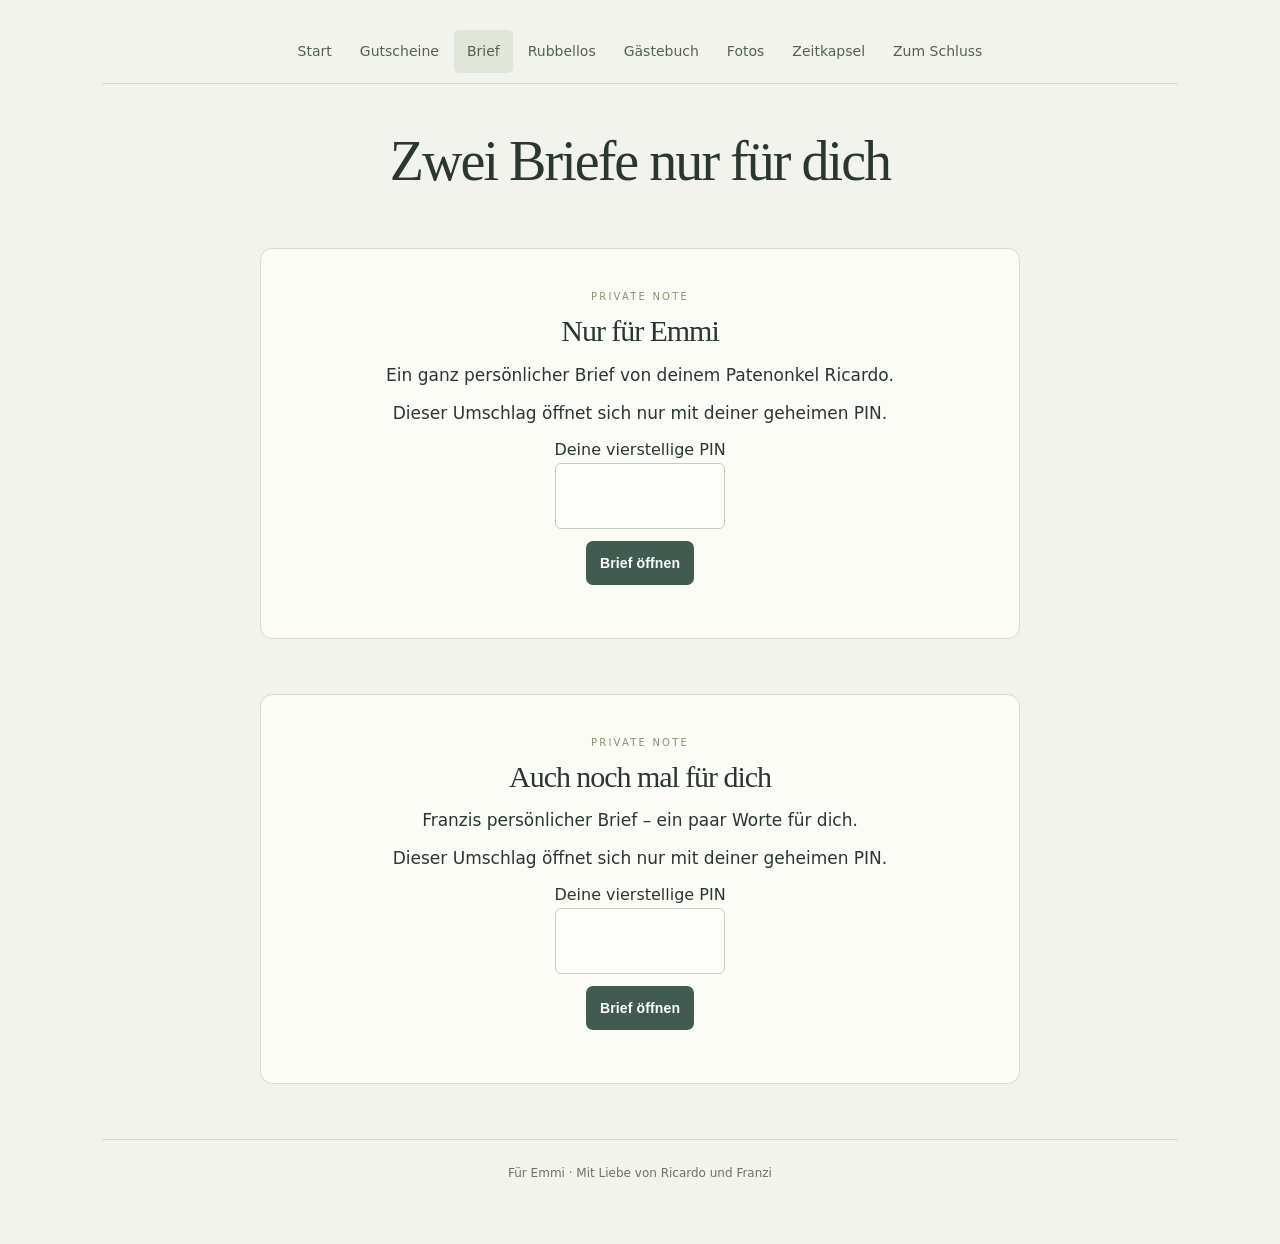
==== commit 6fa03e6a: "Refine birthday site with calm studio styling, restrained copy and focused room tabs" ====
--- a/brief.html
+++ b/brief.html
@@ -24,4 +24,4 @@
 @media(max-width:600px){.wrap{padding:12px 14px 40px}.hero.birthday-hero{min-height:650px;padding:42px 16px}.discover{grid-template-columns:repeat(2,1fr);gap:10px;margin-bottom:36px}.discover a{padding:20px 10px}nav.site-nav{top:5px}nav.site-nav a{font-size:12px;padding:9px 10px!important}.scratch-section,.private-letter,#gaestebuch{padding:26px 16px!important}.scratch-ticket{height:210px}.paper{padding:25px 18px}}
 @media(prefers-reduced-motion:reduce){*,*:before,*:after{animation:none!important;scroll-behavior:auto!important}}
 @media print{body{background:#fff}.site-nav,.page-footer{display:none}.paper{box-shadow:none}.cover{border-color:#bccbdc}}
-</style><style>.subpage-title{text-align:center;font-family:Georgia,serif;color:#32648b;font-size:clamp(32px,6vw,52px);margin:30px auto 10px}.subpage-desc{text-align:center;color:#5b7189;max-width:640px;margin:0 auto 35px}.subpage{min-height:75vh}.discover a{min-height:130px}.page-footer{margin-top:50px}#gutscheinbuch,#ricardos-brief,#rubbellos,#gaestebuch{scroll-margin-top:40px}</style></head><body><div class="wrap"><nav class="site-nav" aria-label="Hauptnavigation"><a href="index.html?site=seiten-15">🎂 Start</a><a href="gutscheine.html?site=seiten-15">🎁 Gutscheine</a><a href="brief.html?site=seiten-15">💌 Brief</a><a href="rubbellos.html?site=seiten-15">✨ Rubbellos</a><a href="gaestebuch.html?site=seiten-15">🖊 Gästebuch</a><a href="fotos.html?site=seiten-15">📸 Fotos</a><a href="zeitkapsel.html?site=seiten-15">⏳ Zeitkapsel</a><a href="zum-schluss.html">💙 Zum Schluss</a></nav><section class="subpage"><h1 class="subpage-title">💌 Zwei Briefe nur für dich</h1><section class="private-letter" id="ricardos-brief"><span class="envelope" aria-hidden="true">💌</span><h2>Nur für Emmi ❤️</h2><p>Ein ganz persönlicher Brief von deinem Patenonkel Ricardo.</p><p>Dieser Umschlag öffnet sich nur mit deiner geheimen PIN. 🔐</p><form id="private-letter-form"><label for="letter-pin">Deine vierstellige PIN</label><div><input id="letter-pin" type="password" inputmode="numeric" pattern="[0-9]{4}" maxlength="4" autocomplete="off" required aria-label="Vierstellige PIN"></div><button type="submit">💗 Brief öffnen</button></form><p id="letter-status" role="status"></p><article id="letter-content" class="letter-paper" hidden></article></section><script>(function(){const form=document.getElementById('private-letter-form'),status=document.getElementById('letter-status'),paper=document.getElementById('letter-content');form.addEventListener('submit',async e=>{e.preventDefault();const btn=form.querySelector('button');btn.disabled=true;status.textContent='Der Umschlag wird geöffnet …';try{const pin=document.getElementById('letter-pin').value;const r=await fetch('https://braywvlvutkofkiycmpl.supabase.co/functions/v1/emmi-private-letter',{method:'POST',headers:{'content-type':'application/json'},body:JSON.stringify({pin})});const d=await r.json();if(!r.ok)throw Error(d.error||'Der Brief konnte nicht geöffnet werden.');paper.textContent=String(d.letter||'').replaceAll('16 Jahre','15 Jahre').replaceAll('16. Geburtstag','15. Geburtstag');paper.hidden=false;form.hidden=true;document.getElementById('ricardos-brief').classList.add('open');status.textContent='Für dich, Emmi. ❤️'}catch(err){status.textContent=err.message}finally{btn.disabled=false}})})();</script><section class="private-letter" id="franzis-brief"><span class="envelope" aria-hidden="true">💌</span><h2>Auch noch mal für dich ❤️</h2><p>Franzis persönlicher Brief – ein paar Worte für dich.</p><p>Dieser Umschlag öffnet sich nur mit deiner geheimen PIN. 🔐</p><form id="franzi-letter-form"><label for="franzi-pin">Deine vierstellige PIN</label><div><input id="franzi-pin" type="password" inputmode="numeric" pattern="[0-9]{4}" maxlength="4" autocomplete="off" required aria-label="Vierstellige PIN"></div><button type="submit">💗 Brief öffnen</button></form><p id="franzi-status" role="status"></p><article id="franzi-content" class="letter-paper" hidden></article></section><script>(function(){const form=document.getElementById('franzi-letter-form'),status=document.getElementById('franzi-status'),paper=document.getElementById('franzi-content');form.addEventListener('submit',async e=>{e.preventDefault();const btn=form.querySelector('button');btn.disabled=true;status.textContent='Der Umschlag wird geöffnet …';try{const pin=document.getElementById('franzi-pin').value;const r=await fetch('https://braywvlvutkofkiycmpl.supabase.co/functions/v1/emmi-private-letter',{method:'POST',headers:{'content-type':'application/json'},body:JSON.stringify({pin,author:"franzi"})});const d=await r.json();if(!r.ok)throw Error(d.error||'Der Brief konnte nicht geöffnet werden.');paper.textContent=String(d.letter||'').replaceAll('16 Jahre','15 Jahre').replaceAll('16. Geburtstag','15. Geburtstag');paper.hidden=false;form.hidden=true;document.getElementById('franzis-brief').classList.add('open');status.textContent='Für dich, Emmi. ❤️'}catch(err){status.textContent=err.message}finally{btn.disabled=false}})})();</script></section><footer class="page-footer">Für Emmi · Mit Liebe von Ricardo und Franzi 💙</footer></div><script>(function(){const t=new URLSearchParams(location.search).get('guest')||sessionStorage.getItem('emmi_guest');if(t){sessionStorage.setItem('emmi_guest',t);document.querySelectorAll('a[href]').forEach(a=>{const h=a.getAttribute('href');if(!h||h.startsWith('#'))return;const u=new URL(h,location.href);if(u.origin===location.origin&&u.pathname.endsWith('.html')){u.searchParams.set('guest',t);a.href=u.href}})}})();</script><script>document.querySelectorAll('a[href]').forEach(a=>{const u=new URL(a.href,location.href);if(u.origin===location.origin&&u.pathname.endsWith('.html')){u.searchParams.set('site','seiten-15');a.href=u.href}});</script><script>(()=>{const t=new URLSearchParams(location.search).get('guest')||sessionStorage.getItem('emmi_guest');if(t)sessionStorage.setItem('emmi_guest',t);document.querySelectorAll('a[href]').forEach(a=>{const u=new URL(a.href,location.href);if(u.origin===location.origin&&u.pathname.endsWith('.html')){if(t)u.searchParams.set('guest',t);u.searchParams.set('site','geburtstag-17');a.href=u.href;if(u.pathname===location.pathname){a.setAttribute('aria-current','page');a.classList.add('active')}}});})()</script></body></html>+</style><style>.subpage-title{text-align:center;font-family:Georgia,serif;color:#32648b;font-size:clamp(32px,6vw,52px);margin:30px auto 10px}.subpage-desc{text-align:center;color:#5b7189;max-width:640px;margin:0 auto 35px}.subpage{min-height:75vh}.discover a{min-height:130px}.page-footer{margin-top:50px}#gutscheinbuch,#ricardos-brief,#rubbellos,#gaestebuch{scroll-margin-top:40px}</style><link rel="stylesheet" href="assets/studio.css?v=studio1"></head><body><div class="wrap"><nav class="site-nav" aria-label="Hauptnavigation"><a href="index.html?site=seiten-15"> Start</a><a href="gutscheine.html?site=seiten-15"> Gutscheine</a><a href="brief.html?site=seiten-15"> Brief</a><a href="rubbellos.html?site=seiten-15"> Rubbellos</a><a href="gaestebuch.html?site=seiten-15"> Gästebuch</a><a href="fotos.html?site=seiten-15"> Fotos</a><a href="zeitkapsel.html?site=seiten-15"> Zeitkapsel</a><a href="zum-schluss.html"> Zum Schluss</a></nav><section class="subpage"><h1 class="subpage-title"> Zwei Briefe nur für dich</h1><section class="private-letter" id="ricardos-brief"><span class="envelope" aria-hidden="true"></span><h2>Nur für Emmi </h2><p>Ein ganz persönlicher Brief von deinem Patenonkel Ricardo.</p><p>Dieser Umschlag öffnet sich nur mit deiner geheimen PIN. </p><form id="private-letter-form"><label for="letter-pin">Deine vierstellige PIN</label><div><input id="letter-pin" type="password" inputmode="numeric" pattern="[0-9]{4}" maxlength="4" autocomplete="off" required aria-label="Vierstellige PIN"></div><button type="submit"> Brief öffnen</button></form><p id="letter-status" role="status"></p><article id="letter-content" class="letter-paper" hidden></article></section><script>(function(){const form=document.getElementById('private-letter-form'),status=document.getElementById('letter-status'),paper=document.getElementById('letter-content');form.addEventListener('submit',async e=>{e.preventDefault();const btn=form.querySelector('button');btn.disabled=true;status.textContent='Der Umschlag wird geöffnet …';try{const pin=document.getElementById('letter-pin').value;const r=await fetch('https://braywvlvutkofkiycmpl.supabase.co/functions/v1/emmi-private-letter',{method:'POST',headers:{'content-type':'application/json'},body:JSON.stringify({pin})});const d=await r.json();if(!r.ok)throw Error(d.error||'Der Brief konnte nicht geöffnet werden.');paper.textContent=String(d.letter||'').replaceAll('Emmy','Emmi').replaceAll('16 Jahre','15 Jahre').replaceAll('16. Geburtstag','15. Geburtstag');paper.hidden=false;form.hidden=true;document.getElementById('ricardos-brief').classList.add('open');status.textContent='Für dich, Emmi. ❤️'}catch(err){status.textContent=err.message}finally{btn.disabled=false}})})();</script><section class="private-letter" id="franzis-brief"><span class="envelope" aria-hidden="true"></span><h2>Auch noch mal für dich </h2><p>Franzis persönlicher Brief – ein paar Worte für dich.</p><p>Dieser Umschlag öffnet sich nur mit deiner geheimen PIN. </p><form id="franzi-letter-form"><label for="franzi-pin">Deine vierstellige PIN</label><div><input id="franzi-pin" type="password" inputmode="numeric" pattern="[0-9]{4}" maxlength="4" autocomplete="off" required aria-label="Vierstellige PIN"></div><button type="submit"> Brief öffnen</button></form><p id="franzi-status" role="status"></p><article id="franzi-content" class="letter-paper" hidden></article></section><script>(function(){const form=document.getElementById('franzi-letter-form'),status=document.getElementById('franzi-status'),paper=document.getElementById('franzi-content');form.addEventListener('submit',async e=>{e.preventDefault();const btn=form.querySelector('button');btn.disabled=true;status.textContent='Der Umschlag wird geöffnet …';try{const pin=document.getElementById('franzi-pin').value;const r=await fetch('https://braywvlvutkofkiycmpl.supabase.co/functions/v1/emmi-private-letter',{method:'POST',headers:{'content-type':'application/json'},body:JSON.stringify({pin,author:"franzi"})});const d=await r.json();if(!r.ok)throw Error(d.error||'Der Brief konnte nicht geöffnet werden.');paper.textContent=String(d.letter||'').replaceAll('Emmy','Emmi').replaceAll('16 Jahre','15 Jahre').replaceAll('16. Geburtstag','15. Geburtstag');paper.hidden=false;form.hidden=true;document.getElementById('franzis-brief').classList.add('open');status.textContent='Für dich, Emmi. ❤️'}catch(err){status.textContent=err.message}finally{btn.disabled=false}})})();</script></section><footer class="page-footer">Für Emmi · Mit Liebe von Ricardo und Franzi </footer></div><script>(function(){const t=new URLSearchParams(location.search).get('guest')||sessionStorage.getItem('emmi_guest');if(t){sessionStorage.setItem('emmi_guest',t);document.querySelectorAll('a[href]').forEach(a=>{const h=a.getAttribute('href');if(!h||h.startsWith('#'))return;const u=new URL(h,location.href);if(u.origin===location.origin&&u.pathname.endsWith('.html')){u.searchParams.set('guest',t);a.href=u.href}})}})();</script><script>document.querySelectorAll('a[href]').forEach(a=>{const u=new URL(a.href,location.href);if(u.origin===location.origin&&u.pathname.endsWith('.html')){u.searchParams.set('site','seiten-15');a.href=u.href}});</script><script>(()=>{const t=new URLSearchParams(location.search).get('guest')||sessionStorage.getItem('emmi_guest');if(t)sessionStorage.setItem('emmi_guest',t);document.querySelectorAll('a[href]').forEach(a=>{const u=new URL(a.href,location.href);if(u.origin===location.origin&&u.pathname.endsWith('.html')){if(t)u.searchParams.set('guest',t);u.searchParams.set('site','geburtstag-17');a.href=u.href;if(u.pathname===location.pathname){a.setAttribute('aria-current','page');a.classList.add('active')}}});})()</script></body></html>
--- a/assets/studio.css
+++ b/assets/studio.css
@@ -0,0 +1,36 @@
+:root{--ink:#293631;--blue:#425b50;--cream:#fbfaf6;--rose:#9b7b8b}
+body{background:#f3f3ed!important;color:#293631!important;font-family:system-ui,-apple-system,"Segoe UI",sans-serif!important;line-height:1.65}
+.wrap,body>header,body>main{max-width:1120px!important}h1,h2{font-family:Georgia,serif!important;font-weight:400!important;letter-spacing:-.035em;color:#293631!important;line-height:1.15}h3,h4{color:#334338!important}p{line-height:1.7}a{color:#425b50}
+nav.site-nav{border:0!important;border-bottom:1px solid #d4d9cb!important;border-radius:0!important;background:#f3f3edf5!important;box-shadow:none!important;gap:2px!important;padding:10px 0!important}
+nav.site-nav a{color:#52624f!important;font-weight:500!important;border-radius:5px!important;padding:10px 13px!important}nav.site-nav a:hover,nav.site-nav a.active{background:#e1e7d8!important}
+button,.btn,.button,a.action,#memorybook-link,button:not(#prev):not(#copy):not(#share){background:#425b50!important;color:white!important;border-radius:7px!important;min-height:44px;box-shadow:none!important;letter-spacing:.01em}
+button.secondary,#prev,#copy,#share{background:#e5e9df!important;color:#344c3c!important}button:disabled{opacity:.45!important}
+input,textarea,select{background:#fdfdf9!important;border:1px solid #c6cfbd!important;border-radius:6px!important;color:#2d3c30!important}
+a:focus-visible,button:focus-visible,input:focus-visible,textarea:focus-visible,select:focus-visible{outline:3px solid #a58c9a!important;outline-offset:3px}
+.card,.panel,.gamecard,.shop-item,.scratch-section,.private-letter,#gaestebuch,main:not(.book):not(body>main){background:#fcfcf7!important;border:1px solid #d5dcca!important;border-radius:12px!important;box-shadow:none!important}
+body>main{background:transparent!important;box-shadow:none!important;border:0!important}.card{padding:25px!important}.gamecard,.shop-item{background:#eeeee5!important}
+.muted,.small,.subpage-desc,.scratch-hint,.tip,.from,.page-footer,.footer{color:#68745f!important}
+.subpage-title{font-size:clamp(34px,6vw,56px)!important;margin-top:45px!important}
+.hero.birthday-hero{display:grid;grid-template-columns:1.1fr .9fr;align-items:center;text-align:left!important;min-height:620px!important;padding:60px!important;background:#e4e8dc!important;border:0!important;border-radius:15px!important;box-shadow:none!important;color:#293631!important}
+.hero:before,.hero:after{display:none!important}.hero .eyebrow{grid-column:1;color:#75816b!important;font-size:10px!important;letter-spacing:.22em!important}
+.birthday-title{grid-column:1;color:#293631!important;font-size:clamp(55px,8vw,90px)!important;line-height:.98!important;letter-spacing:-.05em!important;text-shadow:none!important;margin:22px 0!important}.birthday-title em{color:#788369!important}
+.birthday-cake-photo{grid-column:2;grid-row:1/7;width:100%!important;max-width:330px!important;margin:auto!important;filter:drop-shadow(0 15px 12px #50603b15)!important}.birthday-cake-photo img{max-height:350px!important}
+.hero .statement{grid-column:1;font-size:22px!important;font-weight:500!important;margin:8px 0!important}.hero .detail{grid-column:1;color:#5b6953!important;font-size:15px!important;margin:15px 0 24px!important}
+.hero .cta{grid-column:1;justify-self:start;align-self:start;background:#3c5546!important;color:white!important;padding:15px 23px!important;font-size:15px!important;border-radius:6px!important;box-shadow:none!important}.hero .hint{grid-column:1;color:#818b75!important;font-size:10px!important;letter-spacing:.2em!important;margin-top:24px!important}
+.discover{grid-template-columns:repeat(3,1fr)!important;gap:1px!important;border:1px solid #d5dcca;background:#d5dcca;border-radius:10px;overflow:hidden;margin-top:26px!important}.discover a{background:#fcfcf7!important;border:0!important;border-radius:0!important;padding:27px!important;min-height:170px!important;text-align:left!important;align-items:flex-start;font-size:18px;font-weight:500!important;color:#2d4031!important}.discover a:hover{transform:none!important;background:#e8edde!important;text-decoration:none}.discover span{font:10px system-ui!important;letter-spacing:.17em;color:#859178!important}.discover small{font-size:13px!important;color:#6b775f!important}
+.page-footer{border-top:1px solid #d5dcca;padding-top:24px;font-size:12px!important;margin-top:45px!important}
+.book{background:#fcfcf7!important;border:1px solid #d5dcca!important;border-radius:12px!important;box-shadow:none!important}.book:before,.art:after{display:none}.page{padding:40px!important}.art{background:#e4e9dc!important;box-shadow:none!important;border-radius:12px!important;width:150px!important;height:150px!important}.art span{font-size:64px!important}
+.number,.top,.intro-label,.eyebrow{color:#7e8b70!important;font-size:10px!important;letter-spacing:.18em!important}
+.pill{border-color:#bcc9ae!important;border-radius:5px!important}.scratch-ticket{background:#e9eadf!important;border:1px solid #b8c3ac!important;border-radius:8px!important;box-shadow:none!important}.scratch-reveal strong{color:#4b6548!important}
+.scratch-section,.private-letter,#gaestebuch{padding:32px!important}.envelope{font-size:0!important;filter:none!important;margin:10px}.envelope:before{content:'PRIVATE NOTE';font:10px system-ui;letter-spacing:.22em;color:#879573}.letter-paper{background:#fffef9!important;box-shadow:none!important;border:1px solid #dee3d4!important;border-radius:6px!important;line-height:1.9!important;color:#35452f!important}
+.emoji,.symbol,.cover .cake{display:none!important}.paper,.cover,.entry{box-shadow:none!important;border-color:#d5dcca!important}.cover h1 em{color:#7b896a!important}
+body>header{font-size:11px;letter-spacing:.12em;padding-top:26px!important;color:#718064}body>main>h1{font-size:clamp(40px,7vw,68px)!important;margin:16px 0!important}body>main>p{max-width:720px;color:#69775d}
+#room-life>h3{margin-top:34px;font-size:23px;font-weight:500}#coin-balance{background:#e3e9d6!important;color:#52653c;border-radius:6px!important;font-size:13px}
+#pet-art{font-size:46px!important;text-align:left!important;padding:12px 0}#pet-home{border-left:3px solid #becdac;padding:10px 22px;margin-top:24px;background:#f0f3e8;border-radius:0 8px 8px 0}#pet-adopt{padding:18px 0}
+.catalog button{background:#e7eddd!important;color:#3f5635!important;border:1px solid #d0dcc0!important;border-radius:6px!important}.photo img{border-radius:6px!important}
+#game-dialog,#photo-view{border-radius:12px!important;background:#fafbf5!important}#game-title{font-size:30px!important}
+.studio-tabs{position:sticky;top:0;z-index:10;display:flex;gap:4px;background:#f3f3edf5;border-bottom:1px solid #d3dcc6;padding:12px 0;margin:20px 0 28px}
+.studio-tabs button{background:transparent!important;color:#6b7c5b!important;border-radius:5px!important;font-weight:500;padding:12px 18px!important}.studio-tabs button[aria-selected=true]{background:#dee7d2!important;color:#344e2a!important}
+.privacy-note{padding:14px 18px;background:#e9efde;border:1px solid #d9e2cb;border-radius:8px;font-size:13px;color:#667751;margin:22px 0}.privacy-note summary{font-size:13px;font-weight:500!important}.privacy-note p{font-size:13px}
+@media(max-width:700px){.hero.birthday-hero{grid-template-columns:1fr!important;min-height:0!important;padding:36px 26px!important}.birthday-title{font-size:66px!important}.birthday-cake-photo{grid-column:1;grid-row:3;width:190px!important;justify-self:end;margin:-20px 0 10px!important}.hero .statement{grid-row:4}.hero .detail{grid-row:5}.hero .cta{grid-row:6}.hero .hint{grid-row:7}.discover{grid-template-columns:repeat(2,1fr)!important}.discover a{min-height:150px!important;padding:22px 18px!important;font-size:16px!important}.card{padding:18px!important}.studio-tabs{gap:0}.studio-tabs button{padding:10px 11px!important;font-size:13px!important;flex:1}.scratch-section,.private-letter,#gaestebuch{padding:24px 18px!important}.games{grid-template-columns:1fr!important}.page{padding:28px!important}body>main>h1{font-size:44px!important}nav.site-nav{justify-content:flex-start!important}nav.site-nav a{font-size:12px!important;padding:8px 10px!important}}
+@media print{.studio-tabs,.privacy-note,#room-life,#cloud-room,#room-backup{display:none!important}#room-planning[hidden]{display:block!important}}
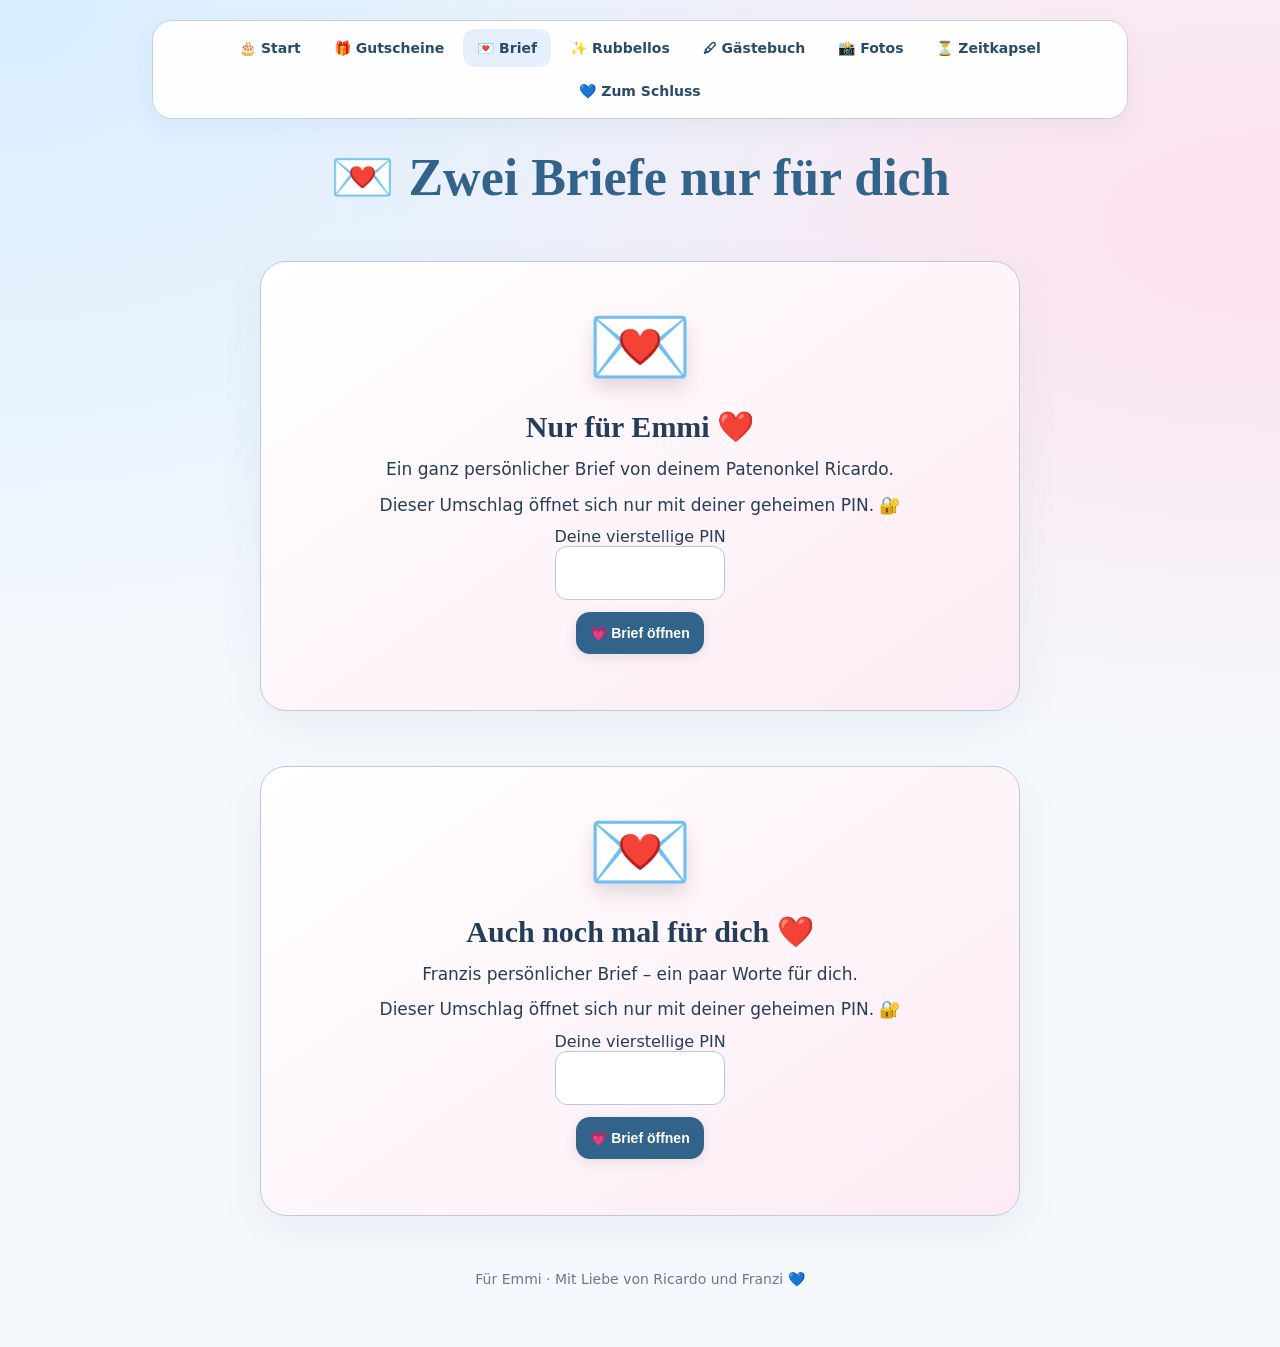
==== commit df7e3d97: "Restore blue birthday design, separate emoji tiles and full confetti while retaining studio features" ====
--- a/brief.html
+++ b/brief.html
@@ -24,4 +24,4 @@
 @media(max-width:600px){.wrap{padding:12px 14px 40px}.hero.birthday-hero{min-height:650px;padding:42px 16px}.discover{grid-template-columns:repeat(2,1fr);gap:10px;margin-bottom:36px}.discover a{padding:20px 10px}nav.site-nav{top:5px}nav.site-nav a{font-size:12px;padding:9px 10px!important}.scratch-section,.private-letter,#gaestebuch{padding:26px 16px!important}.scratch-ticket{height:210px}.paper{padding:25px 18px}}
 @media(prefers-reduced-motion:reduce){*,*:before,*:after{animation:none!important;scroll-behavior:auto!important}}
 @media print{body{background:#fff}.site-nav,.page-footer{display:none}.paper{box-shadow:none}.cover{border-color:#bccbdc}}
-</style><style>.subpage-title{text-align:center;font-family:Georgia,serif;color:#32648b;font-size:clamp(32px,6vw,52px);margin:30px auto 10px}.subpage-desc{text-align:center;color:#5b7189;max-width:640px;margin:0 auto 35px}.subpage{min-height:75vh}.discover a{min-height:130px}.page-footer{margin-top:50px}#gutscheinbuch,#ricardos-brief,#rubbellos,#gaestebuch{scroll-margin-top:40px}</style><link rel="stylesheet" href="assets/studio.css?v=studio1"></head><body><div class="wrap"><nav class="site-nav" aria-label="Hauptnavigation"><a href="index.html?site=seiten-15"> Start</a><a href="gutscheine.html?site=seiten-15"> Gutscheine</a><a href="brief.html?site=seiten-15"> Brief</a><a href="rubbellos.html?site=seiten-15"> Rubbellos</a><a href="gaestebuch.html?site=seiten-15"> Gästebuch</a><a href="fotos.html?site=seiten-15"> Fotos</a><a href="zeitkapsel.html?site=seiten-15"> Zeitkapsel</a><a href="zum-schluss.html"> Zum Schluss</a></nav><section class="subpage"><h1 class="subpage-title"> Zwei Briefe nur für dich</h1><section class="private-letter" id="ricardos-brief"><span class="envelope" aria-hidden="true"></span><h2>Nur für Emmi </h2><p>Ein ganz persönlicher Brief von deinem Patenonkel Ricardo.</p><p>Dieser Umschlag öffnet sich nur mit deiner geheimen PIN. </p><form id="private-letter-form"><label for="letter-pin">Deine vierstellige PIN</label><div><input id="letter-pin" type="password" inputmode="numeric" pattern="[0-9]{4}" maxlength="4" autocomplete="off" required aria-label="Vierstellige PIN"></div><button type="submit"> Brief öffnen</button></form><p id="letter-status" role="status"></p><article id="letter-content" class="letter-paper" hidden></article></section><script>(function(){const form=document.getElementById('private-letter-form'),status=document.getElementById('letter-status'),paper=document.getElementById('letter-content');form.addEventListener('submit',async e=>{e.preventDefault();const btn=form.querySelector('button');btn.disabled=true;status.textContent='Der Umschlag wird geöffnet …';try{const pin=document.getElementById('letter-pin').value;const r=await fetch('https://braywvlvutkofkiycmpl.supabase.co/functions/v1/emmi-private-letter',{method:'POST',headers:{'content-type':'application/json'},body:JSON.stringify({pin})});const d=await r.json();if(!r.ok)throw Error(d.error||'Der Brief konnte nicht geöffnet werden.');paper.textContent=String(d.letter||'').replaceAll('Emmy','Emmi').replaceAll('16 Jahre','15 Jahre').replaceAll('16. Geburtstag','15. Geburtstag');paper.hidden=false;form.hidden=true;document.getElementById('ricardos-brief').classList.add('open');status.textContent='Für dich, Emmi. ❤️'}catch(err){status.textContent=err.message}finally{btn.disabled=false}})})();</script><section class="private-letter" id="franzis-brief"><span class="envelope" aria-hidden="true"></span><h2>Auch noch mal für dich </h2><p>Franzis persönlicher Brief – ein paar Worte für dich.</p><p>Dieser Umschlag öffnet sich nur mit deiner geheimen PIN. </p><form id="franzi-letter-form"><label for="franzi-pin">Deine vierstellige PIN</label><div><input id="franzi-pin" type="password" inputmode="numeric" pattern="[0-9]{4}" maxlength="4" autocomplete="off" required aria-label="Vierstellige PIN"></div><button type="submit"> Brief öffnen</button></form><p id="franzi-status" role="status"></p><article id="franzi-content" class="letter-paper" hidden></article></section><script>(function(){const form=document.getElementById('franzi-letter-form'),status=document.getElementById('franzi-status'),paper=document.getElementById('franzi-content');form.addEventListener('submit',async e=>{e.preventDefault();const btn=form.querySelector('button');btn.disabled=true;status.textContent='Der Umschlag wird geöffnet …';try{const pin=document.getElementById('franzi-pin').value;const r=await fetch('https://braywvlvutkofkiycmpl.supabase.co/functions/v1/emmi-private-letter',{method:'POST',headers:{'content-type':'application/json'},body:JSON.stringify({pin,author:"franzi"})});const d=await r.json();if(!r.ok)throw Error(d.error||'Der Brief konnte nicht geöffnet werden.');paper.textContent=String(d.letter||'').replaceAll('Emmy','Emmi').replaceAll('16 Jahre','15 Jahre').replaceAll('16. Geburtstag','15. Geburtstag');paper.hidden=false;form.hidden=true;document.getElementById('franzis-brief').classList.add('open');status.textContent='Für dich, Emmi. ❤️'}catch(err){status.textContent=err.message}finally{btn.disabled=false}})})();</script></section><footer class="page-footer">Für Emmi · Mit Liebe von Ricardo und Franzi </footer></div><script>(function(){const t=new URLSearchParams(location.search).get('guest')||sessionStorage.getItem('emmi_guest');if(t){sessionStorage.setItem('emmi_guest',t);document.querySelectorAll('a[href]').forEach(a=>{const h=a.getAttribute('href');if(!h||h.startsWith('#'))return;const u=new URL(h,location.href);if(u.origin===location.origin&&u.pathname.endsWith('.html')){u.searchParams.set('guest',t);a.href=u.href}})}})();</script><script>document.querySelectorAll('a[href]').forEach(a=>{const u=new URL(a.href,location.href);if(u.origin===location.origin&&u.pathname.endsWith('.html')){u.searchParams.set('site','seiten-15');a.href=u.href}});</script><script>(()=>{const t=new URLSearchParams(location.search).get('guest')||sessionStorage.getItem('emmi_guest');if(t)sessionStorage.setItem('emmi_guest',t);document.querySelectorAll('a[href]').forEach(a=>{const u=new URL(a.href,location.href);if(u.origin===location.origin&&u.pathname.endsWith('.html')){if(t)u.searchParams.set('guest',t);u.searchParams.set('site','geburtstag-17');a.href=u.href;if(u.pathname===location.pathname){a.setAttribute('aria-current','page');a.classList.add('active')}}});})()</script></body></html>+</style><style>.subpage-title{text-align:center;font-family:Georgia,serif;color:#32648b;font-size:clamp(32px,6vw,52px);margin:30px auto 10px}.subpage-desc{text-align:center;color:#5b7189;max-width:640px;margin:0 auto 35px}.subpage{min-height:75vh}.discover a{min-height:130px}.page-footer{margin-top:50px}#gutscheinbuch,#ricardos-brief,#rubbellos,#gaestebuch{scroll-margin-top:40px}</style></head><body><div class="wrap"><nav class="site-nav" aria-label="Hauptnavigation"><a href="index.html?site=seiten-15">🎂 Start</a><a href="gutscheine.html?site=seiten-15">🎁 Gutscheine</a><a href="brief.html?site=seiten-15">💌 Brief</a><a href="rubbellos.html?site=seiten-15">✨ Rubbellos</a><a href="gaestebuch.html?site=seiten-15">🖊 Gästebuch</a><a href="fotos.html?site=seiten-15">📸 Fotos</a><a href="zeitkapsel.html?site=seiten-15">⏳ Zeitkapsel</a><a href="zum-schluss.html">💙 Zum Schluss</a></nav><section class="subpage"><h1 class="subpage-title">💌 Zwei Briefe nur für dich</h1><section class="private-letter" id="ricardos-brief"><span class="envelope" aria-hidden="true">💌</span><h2>Nur für Emmi ❤️</h2><p>Ein ganz persönlicher Brief von deinem Patenonkel Ricardo.</p><p>Dieser Umschlag öffnet sich nur mit deiner geheimen PIN. 🔐</p><form id="private-letter-form"><label for="letter-pin">Deine vierstellige PIN</label><div><input id="letter-pin" type="password" inputmode="numeric" pattern="[0-9]{4}" maxlength="4" autocomplete="off" required aria-label="Vierstellige PIN"></div><button type="submit">💗 Brief öffnen</button></form><p id="letter-status" role="status"></p><article id="letter-content" class="letter-paper" hidden></article></section><script>(function(){const form=document.getElementById('private-letter-form'),status=document.getElementById('letter-status'),paper=document.getElementById('letter-content');form.addEventListener('submit',async e=>{e.preventDefault();const btn=form.querySelector('button');btn.disabled=true;status.textContent='Der Umschlag wird geöffnet …';try{const pin=document.getElementById('letter-pin').value;const r=await fetch('https://braywvlvutkofkiycmpl.supabase.co/functions/v1/emmi-private-letter',{method:'POST',headers:{'content-type':'application/json'},body:JSON.stringify({pin})});const d=await r.json();if(!r.ok)throw Error(d.error||'Der Brief konnte nicht geöffnet werden.');paper.textContent=String(d.letter||'').replaceAll('Emmy','Emmi').replaceAll('16 Jahre','15 Jahre').replaceAll('16. Geburtstag','15. Geburtstag');paper.hidden=false;form.hidden=true;document.getElementById('ricardos-brief').classList.add('open');status.textContent='Für dich, Emmi. ❤️'}catch(err){status.textContent=err.message}finally{btn.disabled=false}})})();</script><section class="private-letter" id="franzis-brief"><span class="envelope" aria-hidden="true">💌</span><h2>Auch noch mal für dich ❤️</h2><p>Franzis persönlicher Brief – ein paar Worte für dich.</p><p>Dieser Umschlag öffnet sich nur mit deiner geheimen PIN. 🔐</p><form id="franzi-letter-form"><label for="franzi-pin">Deine vierstellige PIN</label><div><input id="franzi-pin" type="password" inputmode="numeric" pattern="[0-9]{4}" maxlength="4" autocomplete="off" required aria-label="Vierstellige PIN"></div><button type="submit">💗 Brief öffnen</button></form><p id="franzi-status" role="status"></p><article id="franzi-content" class="letter-paper" hidden></article></section><script>(function(){const form=document.getElementById('franzi-letter-form'),status=document.getElementById('franzi-status'),paper=document.getElementById('franzi-content');form.addEventListener('submit',async e=>{e.preventDefault();const btn=form.querySelector('button');btn.disabled=true;status.textContent='Der Umschlag wird geöffnet …';try{const pin=document.getElementById('franzi-pin').value;const r=await fetch('https://braywvlvutkofkiycmpl.supabase.co/functions/v1/emmi-private-letter',{method:'POST',headers:{'content-type':'application/json'},body:JSON.stringify({pin,author:"franzi"})});const d=await r.json();if(!r.ok)throw Error(d.error||'Der Brief konnte nicht geöffnet werden.');paper.textContent=String(d.letter||'').replaceAll('Emmy','Emmi').replaceAll('16 Jahre','15 Jahre').replaceAll('16. Geburtstag','15. Geburtstag');paper.hidden=false;form.hidden=true;document.getElementById('franzis-brief').classList.add('open');status.textContent='Für dich, Emmi. ❤️'}catch(err){status.textContent=err.message}finally{btn.disabled=false}})})();</script></section><footer class="page-footer">Für Emmi · Mit Liebe von Ricardo und Franzi 💙</footer></div><script>(function(){const t=new URLSearchParams(location.search).get('guest')||sessionStorage.getItem('emmi_guest');if(t){sessionStorage.setItem('emmi_guest',t);document.querySelectorAll('a[href]').forEach(a=>{const h=a.getAttribute('href');if(!h||h.startsWith('#'))return;const u=new URL(h,location.href);if(u.origin===location.origin&&u.pathname.endsWith('.html')){u.searchParams.set('guest',t);a.href=u.href}})}})();</script><script>document.querySelectorAll('a[href]').forEach(a=>{const u=new URL(a.href,location.href);if(u.origin===location.origin&&u.pathname.endsWith('.html')){u.searchParams.set('site','seiten-15');a.href=u.href}});</script><script>(()=>{const t=new URLSearchParams(location.search).get('guest')||sessionStorage.getItem('emmi_guest');if(t)sessionStorage.setItem('emmi_guest',t);document.querySelectorAll('a[href]').forEach(a=>{const u=new URL(a.href,location.href);if(u.origin===location.origin&&u.pathname.endsWith('.html')){if(t)u.searchParams.set('guest',t);u.searchParams.set('site','geburtstag-17');a.href=u.href;if(u.pathname===location.pathname){a.setAttribute('aria-current','page');a.classList.add('active')}}});})()</script></body></html>
